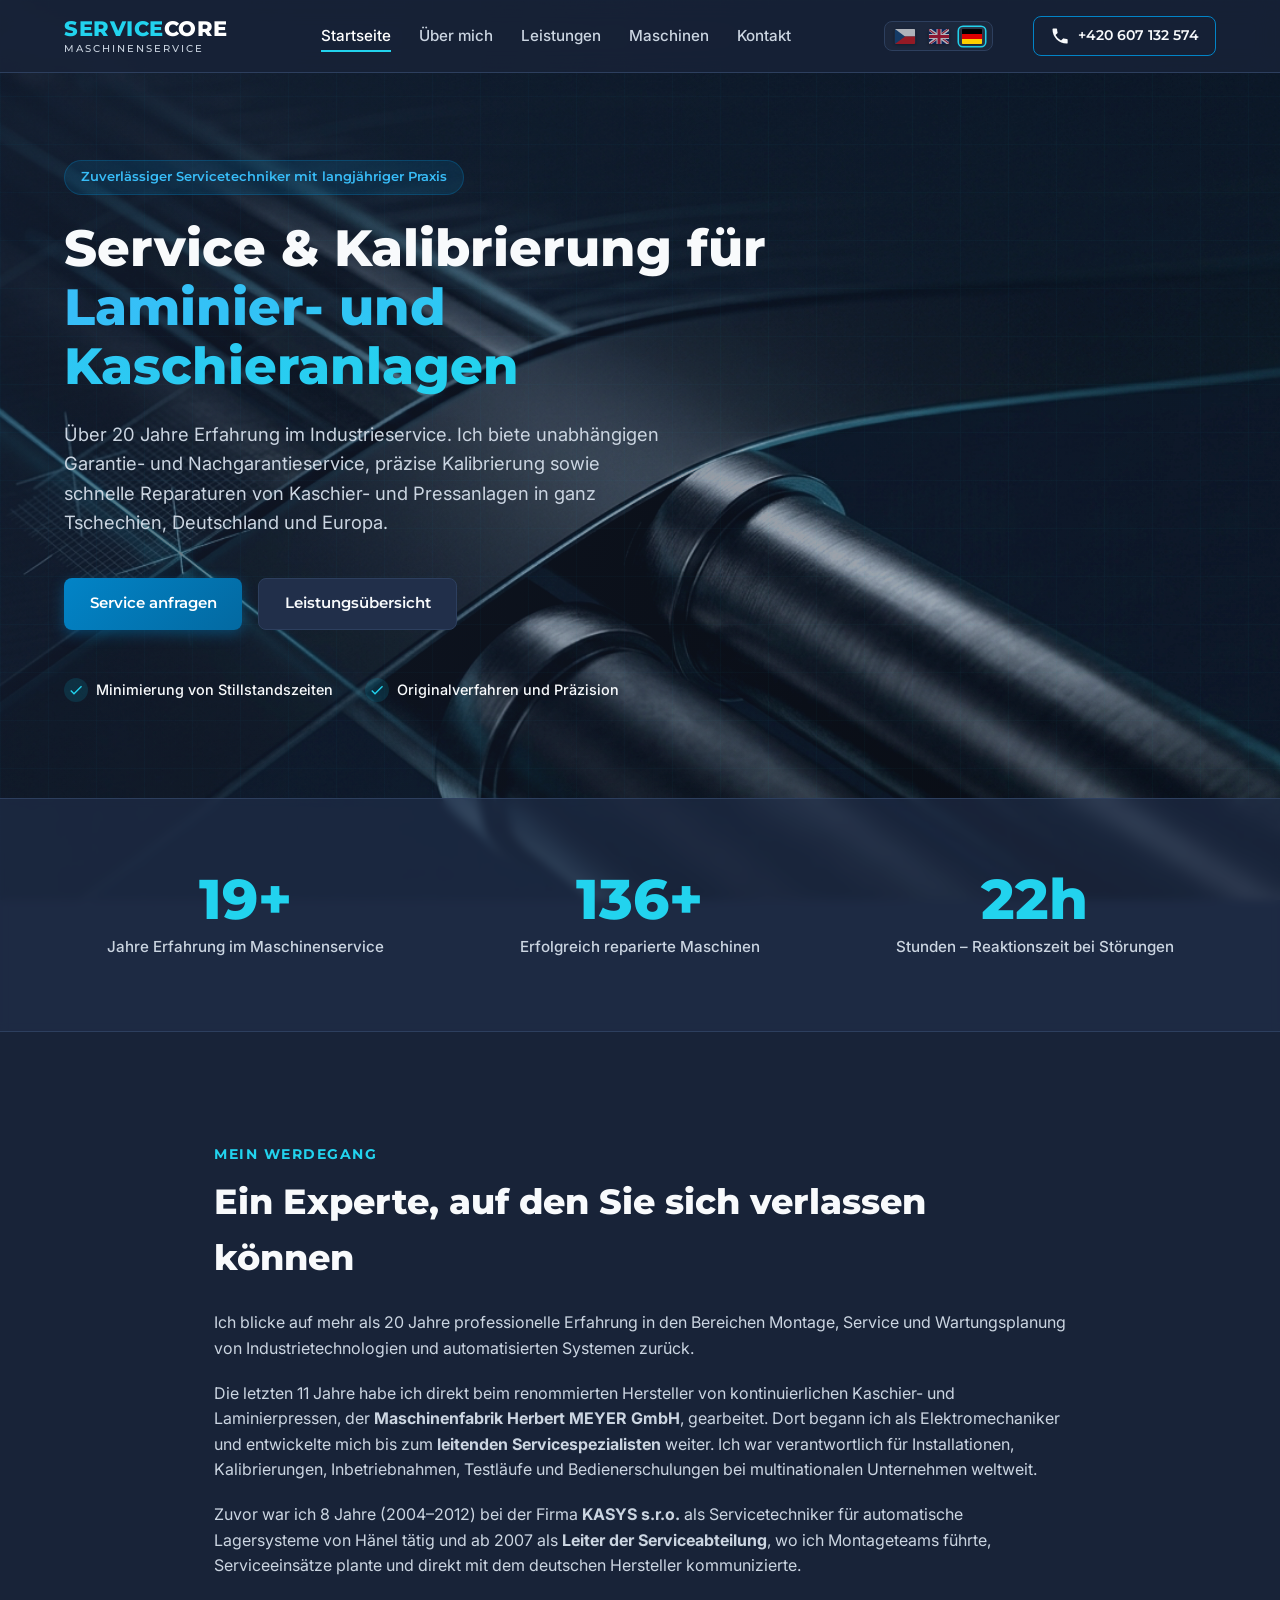
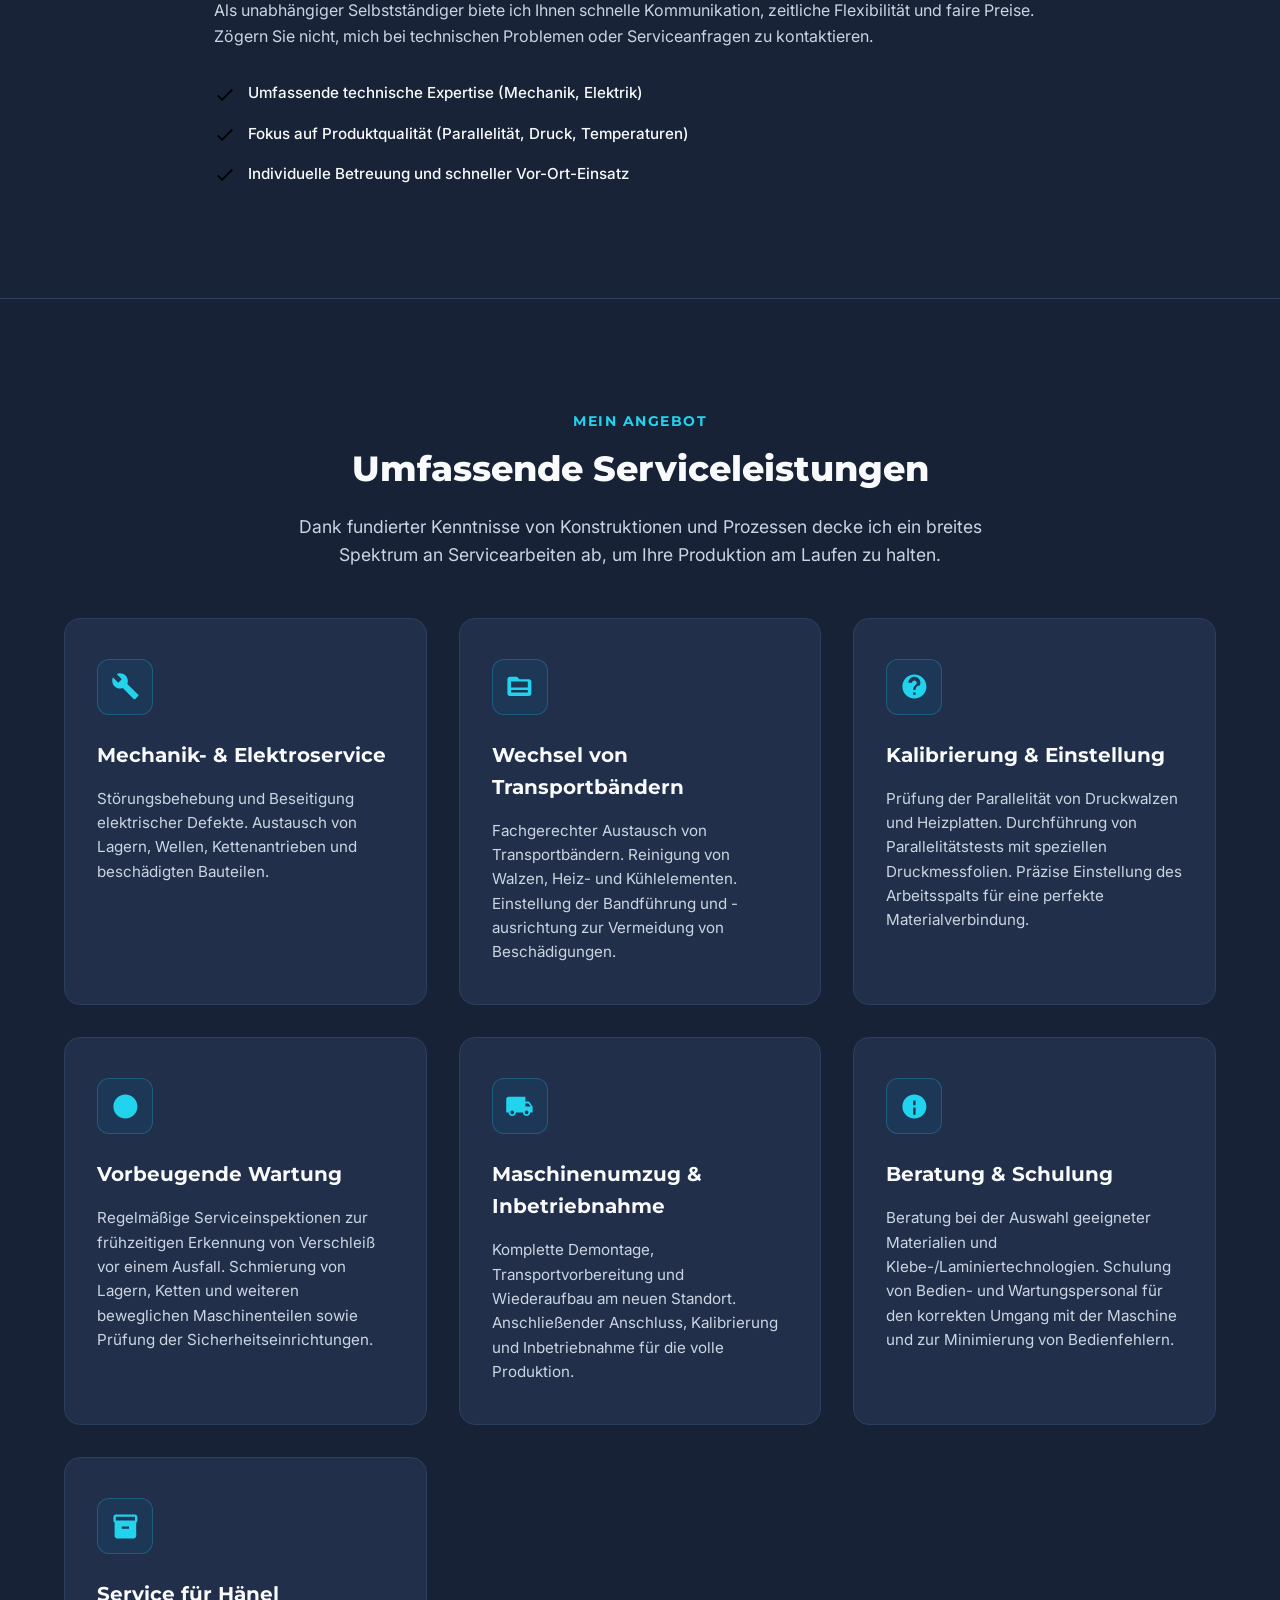
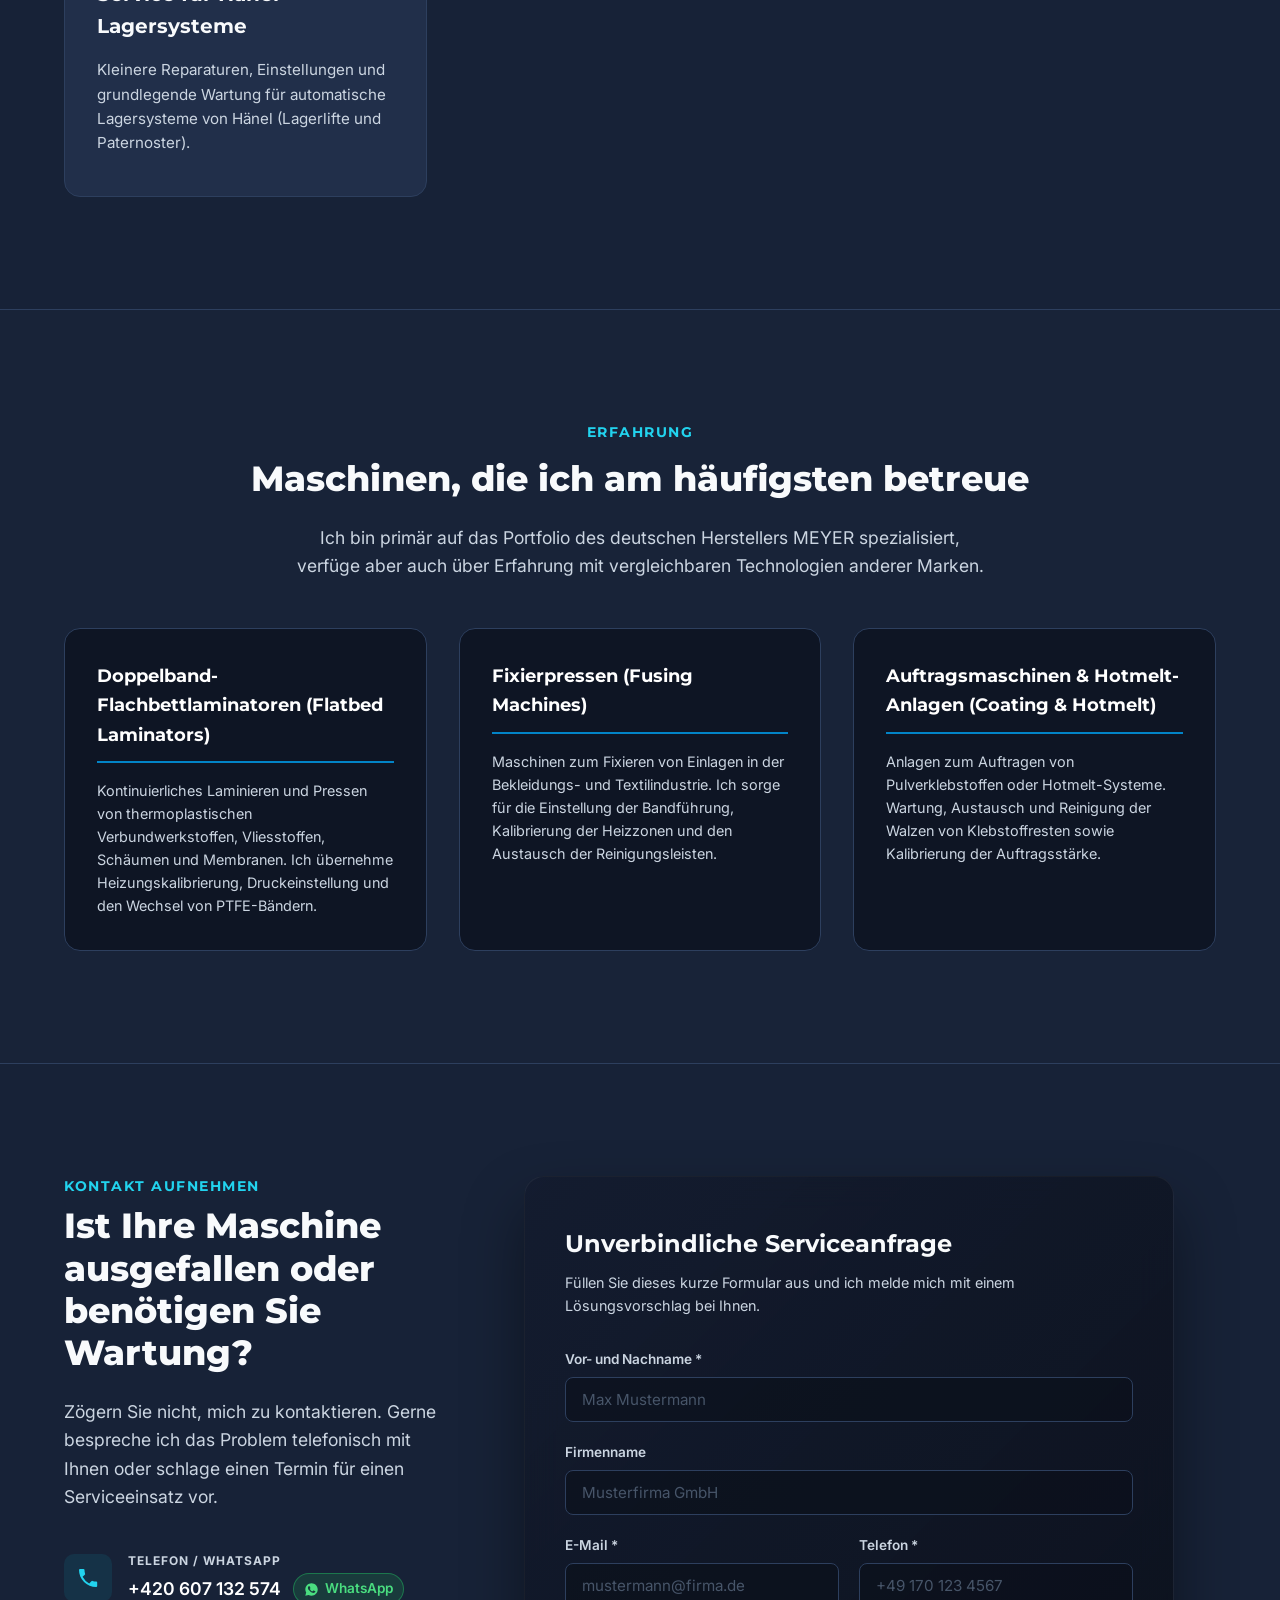
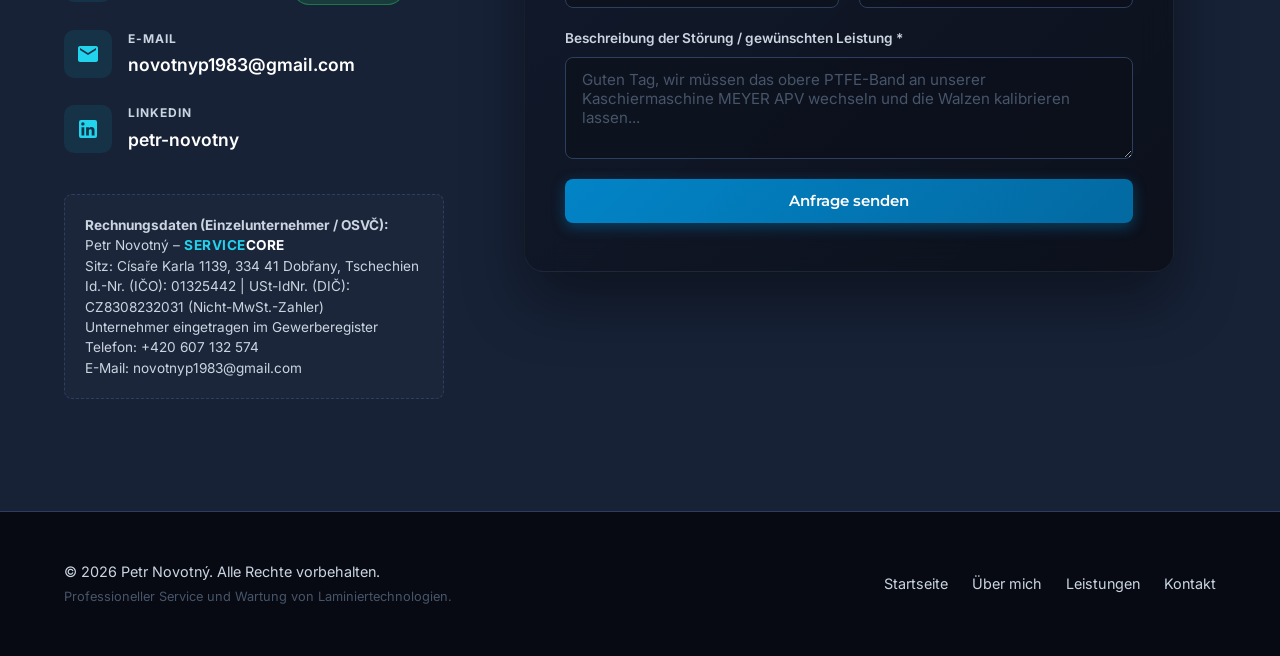
==== index_de.html @ b9ef277f "Servicecore web: DE verze, vlajecky, nove pozadi, odstraneni fotek, SEO, IČO/DIČ" ====
<!DOCTYPE html>
<html lang="de"><head>
    <meta charset="UTF-8">
    <meta name="viewport" content="width=device-width, initial-scale=1.0">
    
    <!-- SEO Meta Tags -->
    <title>Servicecore | Service für MEYER Laminiermaschinen &amp; Hänel Lagersysteme – Petr Novotný</title>
    <meta name="description" content="Unabhängiger Service, Reparatur und Kalibrierung von MEYER Laminier- und Kaschiermaschinen (APV, KRF, RPS, AHV) sowie Wartung von Hänel Lagersystemen. 11 Jahre direkt bei MEYER, über 20 Jahre Erfahrung europaweit.">
    <meta name="keywords" content="MEYER Laminiermaschinen Service, MEYER Kaschiermaschinen Reparatur, MEYER APV KRF RPS Service, Hänel Lagersysteme Reparatur, Hänel Lean-Lift Service, PTFE-Bandwechsel, Walzenkalibrierung, Petr Novotný, Servicecore">
    <meta name="robots" content="index, follow">
    <meta name="author" content="Petr Novotný">
    <link rel="canonical" href="https://petrnovotny.stelab.cz/index_de.html">
    
    <!-- Hreflang Tags for SEO -->
    <link rel="alternate" hreflang="cs" href="https://petrnovotny.stelab.cz/">
    <link rel="alternate" hreflang="en" href="https://petrnovotny.stelab.cz/index_en.html">
    <link rel="alternate" hreflang="de" href="https://petrnovotny.stelab.cz/index_de.html">
    <link rel="alternate" hreflang="x-default" href="https://petrnovotny.stelab.cz/">

    <!-- Open Graph / Facebook / LinkedIn -->
    <meta property="og:type" content="website">
    <meta property="og:url" content="https://petrnovotny.stelab.cz/index_de.html">
    <meta property="og:title" content="Servicecore | Service für MEYER Laminiermaschinen &amp; Hänel Lagersysteme">
    <meta property="og:description" content="Unabhängiger Service, Kalibrierung und Reparatur von MEYER Laminier- und Kaschieranlagen sowie Hänel Lagersystemen in ganz Europa. 11 Jahre Erfahrung direkt bei MEYER.">
    <meta property="og:image" content="https://petrnovotny.stelab.cz/images/hero-bg.jpg">
    
    <!-- Twitter -->
    <meta property="twitter:card" content="summary_large_image">
    <meta property="twitter:url" content="https://petrnovotny.stelab.cz/index_de.html">
    <meta property="twitter:title" content="Servicecore | Service für MEYER Laminiermaschinen &amp; Hänel Lagersysteme">
    <meta property="twitter:description" content="Professioneller Service von MEYER Laminiermaschinen und Hänel Lagersystemen. Über 20 Jahre Erfahrung im Industrieservice.">
    <meta property="twitter:image" content="https://petrnovotny.stelab.cz/images/hero-bg.jpg">

    <!-- Fonts -->
    <link rel="preconnect" href="https://fonts.googleapis.com">
    <link rel="preconnect" href="https://fonts.gstatic.com" crossorigin="">
    <link href="https://fonts.googleapis.com/css2?family=Inter:wght@300;400;500;600;700;800&amp;family=Montserrat:wght@400;500;600;700;800&amp;display=swap" rel="stylesheet">
    
    <!-- Custom CSS -->
    <link rel="stylesheet" href="style.css">

    <!-- Structured Data (JSON-LD) for Local Business/Service -->
    <script type="application/ld+json">
    {
      "@context": "https://schema.org",
      "@type": "ProfessionalService",
      "name": "Servicecore – Service für MEYER Laminiermaschinen & Hänel Lagersysteme (Petr Novotný)",
      "image": "https://petrnovotny.stelab.cz/images/hero-bg.jpg",
      "@id": "https://petrnovotny.stelab.cz/index_de.html#service",
      "url": "https://petrnovotny.stelab.cz/index_de.html",
      "telephone": "+420 607 132 574",
      "email": "novotnyp1983@gmail.com",
      "address": {
        "@type": "PostalAddress",
        "streetAddress": "Císaře Karla 1139",
        "addressLocality": "Dobřany",
        "postalCode": "334 41",
        "addressCountry": "CZ"
      },
      "geo": {
        "@type": "GeoCoordinates",
        "latitude": 49.6542,
        "longitude": 13.2917
      },
      "knowsAbout": [
        "MEYER Laminiermaschinen Service",
        "MEYER Kaschier- und Fixierpressen",
        "PTFE-Transportbandwechsel",
        "Walzenkalibrierung und Parallelitätsprüfung",
        "Hänel Lagersysteme Reparatur",
        "Hänel Lean-Lift und Rotomat Wartung"
      ],
      "openingHoursSpecification": {
        "@type": "OpeningHoursSpecification",
        "dayOfWeek": [
          "Monday",
          "Tuesday",
          "Wednesday",
          "Thursday",
          "Friday"
        ],
        "opens": "08:00",
        "closes": "17:00"
      },
      "areaServed": ["CZ", "SK", "DE", "AT", "PL"],
      "sameAs": "https://www.linkedin.com/in/novotny-petr/"
    }
    </script>
    <!-- Microsoft Clarity Tracking Code -->
    <script type="text/javascript">
        (function(c,l,a,r,i,t,y){
            c[a]=c[a]||function(){(c[a].q=c[a].q||[]).push(arguments)};
            t=l.createElement(r);t.async=1;t.src="https://www.clarity.ms/tag/"+i;
            y=l.getElementsByTagName(r)[0];y.parentNode.insertBefore(t,y);
        })(window, document, "clarity", "script", "xpdzv85aie");
    </script>
</head>
<body>

    <!-- Header & Navigation -->
    <header class="header">
        <div class="container nav-container">
            <a href="#home" class="logo">
                <span class="logo-accent">SERVICE</span>CORE
                <span class="logo-sub">Maschinenservice</span>
            </a>
            
            <nav class="nav-menu" id="navMenu">
                <a href="#home" class="nav-link active">Startseite</a>
                <a href="#about" class="nav-link">Über mich</a>
                <a href="#services" class="nav-link">Leistungen</a>
                <a href="#machines" class="nav-link">Maschinen</a>
                <a href="#contact" class="nav-link">Kontakt</a>
                <div class="nav-cta-mobile">
                    <a href="tel:+420607132574" class="btn btn-primary btn-sm">Service anrufen</a>
                </div>
            </nav>
            
            <div class="header-right">
                <!-- Language Switcher -->
                <div class="lang-switcher" aria-label="Sprachauswahl">
                    <a href="index.html" class="lang-link" title="Čeština" aria-label="Čeština">
                        <svg class="lang-flag" viewBox="0 0 640 480" aria-hidden="true"><path fill="#fff" d="M0 0h640v240H0z"/><path fill="#d7141a" d="M0 240h640v240H0z"/><path fill="#11457e" d="M320 240L0 0v480z"/></svg>
                    </a>
                    <a href="index_en.html" class="lang-link" title="English" aria-label="English">
                        <svg class="lang-flag" viewBox="0 0 640 480" aria-hidden="true"><path fill="#012169" d="M0 0h640v480H0z"/><path fill="#FFF" d="m75 0 244 181L562 0h78v62L400 241l240 178v61h-80L320 301 81 480H0v-60l239-178L0 64V0z"/><path fill="#C8102E" d="m424 281 216 159v40L369 281zm-184 20 6 35L54 480H0zM640 0v3L391 191l2-44L590 0zM0 0l239 176h-60L0 42z"/><path fill="#FFF" d="M241 0v480h160V0zM0 160v160h640V160z"/><path fill="#C8102E" d="M0 193v96h640v-96zM273 0v480h96V0z"/></svg>
                    </a>
                    <span class="lang-current" title="Deutsch" aria-current="page">
                        <svg class="lang-flag" viewBox="0 0 640 480" aria-hidden="true"><path fill="#000" d="M0 0h640v160H0z"/><path fill="#D00" d="M0 160h640v160H0z"/><path fill="#FFCE00" d="M0 320h640v160H0z"/></svg>
                    </span>
                </div>
                
                <a href="tel:+420607132574" class="btn btn-outline btn-sm cta-desktop">
                    <svg class="icon icon-phone" viewBox="0 0 24 24"><path d="M6.62 10.79a15.15 15.15 0 0 0 6.59 6.59l2.2-2.2a1 1 0 0 1 1.11-.27 11.72 11.72 0 0 0 3.67.58 1 1 0 0 1 1 1V20a1 1 0 0 1-1 1A17 17 0 0 1 3 4a1 1 0 0 1 1-1h3.5a1 1 0 0 1 1 1 11.72 11.72 0 0 0 .58 3.67 1 1 0 0 1-.27 1.11z"></path></svg>
                    +420 607 132 574
                </a>
                <button class="menu-toggle" id="menuToggle" aria-label="Menü öffnen">
                    <span class="hamburger"></span>
                </button>
            </div>
        </div>
    </header>

    <main>
        <!-- Hero Section -->
        <section id="home" class="hero-section">
            <div class="container hero-container">
                <div class="hero-content">
                    <div class="badge" data-edit-id="hero-badge">Zuverlässiger Servicetechniker mit langjähriger Praxis</div>
                    <h1><span data-edit-id="hero-title-1">Service &amp; Kalibrierung für</span> <br><span class="text-gradient" data-edit-id="hero-title-2">Laminier- und Kaschieranlagen</span></h1>
                    <p class="hero-lead" data-edit-id="hero-lead">Über 20 Jahre Erfahrung im Industrieservice. Ich biete unabhängigen Garantie- und Nachgarantieservice, präzise Kalibrierung sowie schnelle Reparaturen von Kaschier- und Pressanlagen in ganz Tschechien, Deutschland und Europa.</p>
                    
                    <div class="hero-actions">
                        <a href="#contact" class="btn btn-primary">Service anfragen</a>
                        <a href="#services" class="btn btn-secondary">Leistungsübersicht</a>
                    </div>
                    
                    <div class="hero-features">
                        <div class="h-feat-item">
                            <span class="h-feat-icon">
                                <svg viewBox="0 0 24 24"><path d="M9 16.17 4.83 12l-1.42 1.41L9 19 21 7l-1.41-1.41z"></path></svg>
                            </span>
                            <span data-edit-id="hero-feature-1">Minimierung von Stillstandszeiten</span>
                        </div>
                        <div class="h-feat-item">
                            <span class="h-feat-icon">
                                <svg viewBox="0 0 24 24"><path d="M9 16.17 4.83 12l-1.42 1.41L9 19 21 7l-1.41-1.41z"></path></svg>
                            </span>
                            <span data-edit-id="hero-feature-2">Originalverfahren und Präzision</span>
                        </div>
                    </div>
                </div>
            </div>
        </section>

        <!-- Stats Section -->
        <section class="stats-section">
            <div class="container">
                <div class="stats-grid">
                    <div class="stat-card">
                        <div class="stat-num" data-target="20" data-edit-id="stat-num-1">0</div>
                        <div class="stat-label" data-edit-id="stat-label-1">Jahre Erfahrung im Maschinenservice</div>
                    </div>
                    <div class="stat-card">
                        <div class="stat-num" data-target="150" data-edit-id="stat-num-2">0</div>
                        <div class="stat-label" data-edit-id="stat-label-2">Erfolgreich reparierte Maschinen</div>
                    </div>
                    <div class="stat-card">
                        <div class="stat-num" data-target="24" data-edit-id="stat-num-3">0</div>
                        <div class="stat-label" data-edit-id="stat-label-3">Stunden – Reaktionszeit bei Störungen</div>
                    </div>
                </div>
            </div>
        </section>

        <!-- About Section (Über mich) -->
        <section id="about" class="about-section">
            <div class="container about-container">
                <div class="about-content">
                    <div class="section-badge" data-edit-id="about-badge">Mein Werdegang</div>
                    <h2 data-edit-id="about-title">Ein Experte, auf den Sie sich verlassen können</h2>
                    <p data-edit-id="about-p1">Ich blicke auf mehr als 20 Jahre professionelle Erfahrung in den Bereichen Montage, Service und Wartungsplanung von Industrietechnologien und automatisierten Systemen zurück.</p>
                    
                    <p data-edit-id="about-p2">Die letzten 11 Jahre habe ich direkt beim renommierten Hersteller von kontinuierlichen Kaschier- und Laminierpressen, der <strong>Maschinenfabrik Herbert MEYER GmbH</strong>, gearbeitet. Dort begann ich als Elektromechaniker und entwickelte mich bis zum <strong>leitenden Servicespezialisten</strong> weiter. Ich war verantwortlich für Installationen, Kalibrierungen, Inbetriebnahmen, Testläufe und Bedienerschulungen bei multinationalen Unternehmen weltweit.</p>
                    
                    <p data-edit-id="about-p3">Zuvor war ich 8 Jahre (2004–2012) bei der Firma <strong>KASYS s.r.o.</strong> als Servicetechniker für automatische Lagersysteme von Hänel tätig und ab 2007 als <strong>Leiter der Serviceabteilung</strong>, wo ich Montageteams führte, Serviceeinsätze plante und direkt mit dem deutschen Hersteller kommunizierte.</p>
                    
                    <p data-edit-id="about-p4">Als unabhängiger Selbstständiger biete ich Ihnen schnelle Kommunikation, zeitliche Flexibilität und faire Preise. Zögern Sie nicht, mich bei technischen Problemen oder Serviceanfragen zu kontaktieren.</p>
                    
                    <div class="about-checklist">
                        <div class="check-item">
                            <svg class="check-icon" viewBox="0 0 24 24"><path d="M9 16.17 4.83 12l-1.42 1.41L9 19 21 7l-1.41-1.41z"></path></svg>
                            <span data-edit-id="about-check-1">Umfassende technische Expertise (Mechanik, Elektrik)</span>
                        </div>
                        <div class="check-item">
                            <svg class="check-icon" viewBox="0 0 24 24"><path d="M9 16.17 4.83 12l-1.42 1.41L9 19 21 7l-1.41-1.41z"></path></svg>
                            <span data-edit-id="about-check-2">Fokus auf Produktqualität (Parallelität, Druck, Temperaturen)</span>
                        </div>
                        <div class="check-item">
                            <svg class="check-icon" viewBox="0 0 24 24"><path d="M9 16.17 4.83 12l-1.42 1.41L9 19 21 7l-1.41-1.41z"></path></svg>
                            <span data-edit-id="about-check-3">Individuelle Betreuung und schneller Vor-Ort-Einsatz</span>
                        </div>
                    </div>
                </div>
            </div>
        </section>

        <!-- Services Section -->
        <section id="services" class="services-section">
            <div class="container">
                <div class="section-header text-center">
                    <div class="section-badge" data-edit-id="services-badge">Mein Angebot</div>
                    <h2 data-edit-id="services-title">Umfassende Serviceleistungen</h2>
                    <p class="section-lead" data-edit-id="services-lead">Dank fundierter Kenntnisse von Konstruktionen und Prozessen decke ich ein breites Spektrum an Servicearbeiten ab, um Ihre Produktion am Laufen zu halten.</p>
                </div>
                
                <div class="services-grid">
                    <!-- Service 1 -->
                    <div class="service-card">
                        <div class="service-icon">
                            <svg viewBox="0 0 24 24"><path d="M22.7 19l-9.1-9.1c.9-2.3.4-5-1.5-6.9-2-2-5-2.4-7.4-1.3L9 6 6 9 1.6 4.3C.5 6.7.9 9.8 2.9 11.8c1.9 1.9 4.6 2.4 6.9 1.5l9.1 9.1c.4.4 1 .4 1.4 0l2.3-2.3c.5-.4.5-1.1.1-1.1z"></path></svg>
                        </div>
                        <h3 data-edit-id="service-title-1">Mechanik- &amp; Elektroservice</h3>
                        <p data-edit-id="service-desc-1">Störungsbehebung und Beseitigung elektrischer Defekte. Austausch von Lagern, Wellen, Kettenantrieben und beschädigten Bauteilen.</p>
                    </div>
                    
                    <!-- Service 2 -->
                    <div class="service-card">
                        <div class="service-icon">
                            <svg viewBox="0 0 24 24"><path d="M20 6h-8l-2-2H4c-1.11 0-1.99.89-1.99 2L2 18c0 1.11.89 2 2 2h16c1.11 0 2-.89 2-2V8c0-1.11-.89-2-2-2zm-1 11H5v-2h14v2zm0-4H5V8h14v5z"></path></svg>
                        </div>
                        <h3 data-edit-id="service-title-2">Wechsel von Transportbändern</h3>
                        <p data-edit-id="service-desc-2">Fachgerechter Austausch von Transportbändern. Reinigung von Walzen, Heiz- und Kühlelementen. Einstellung der Bandführung und -ausrichtung zur Vermeidung von Beschädigungen.</p>
                    </div>
                    
                    <!-- Service 3 -->
                    <div class="service-card">
                        <div class="service-icon">
                            <svg viewBox="0 0 24 24"><path d="M12 2C6.48 2 2 6.48 2 12s4.48 10 10 10 10-4.48 10-10S17.52 2 12 2zm1 17h-2v-2h2v2zm2.07-7.75l-.9.92C13.45 12.9 13 13.5 13 15h-2v-.5c0-1.1.45-2.1 1.17-2.83l1.24-1.26c.37-.36.59-.86.59-1.41 0-1.1-.9-2-2-2s-2 .9-2 2H7c0-2.76 2.24-5 5-5s5 2.24 5 5c0 1.04-.42 1.99-1.07 2.75z"></path></svg>
                        </div>
                        <h3 data-edit-id="service-title-3">Kalibrierung &amp; Einstellung</h3>
                        <p data-edit-id="service-desc-3">Prüfung der Parallelität von Druckwalzen und Heizplatten. Durchführung von Parallelitätstests mit speziellen Druckmessfolien. Präzise Einstellung des Arbeitsspalts für eine perfekte Materialverbindung.</p>
                    </div>
                    
                    <!-- Service 4 -->
                    <div class="service-card">
                        <div class="service-icon">
                            <svg viewBox="0 0 24 24"><path d="M12 22c5.52 0 10-4.48 10-10S17.52 2 12 2 2 6.48 2 12s4.48 10 10 10zm1-15h-2v6h6v-2h-4V7z"></path></svg>
                        </div>
                        <h3 data-edit-id="service-title-4">Vorbeugende Wartung</h3>
                        <p data-edit-id="service-desc-4">Regelmäßige Serviceinspektionen zur frühzeitigen Erkennung von Verschleiß vor einem Ausfall. Schmierung von Lagern, Ketten und weiteren beweglichen Maschinenteilen sowie Prüfung der Sicherheitseinrichtungen.</p>
                    </div>
                    
                    <!-- Service 5 -->
                    <div class="service-card">
                        <div class="service-icon">
                            <svg viewBox="0 0 24 24"><path d="M20 8h-3V4H3c-1.1 0-2 .9-2 2v11h2c0 1.66 1.34 3 3 3s3-1.34 3-3h6c0 1.66 1.34 3 3 3s3-1.34 3-3h2v-5l-3-4zM6 18.5c-.83 0-1.5-.67-1.5-1.5s.67-1.5 1.5-1.5 1.5.67 1.5 1.5-.67 1.5-1.5 1.5zm13.5-9l1.96 2.5H17V9.5h2.5zm-1.5 9c-.83 0-1.5-.67-1.5-1.5s.67-1.5 1.5-1.5 1.5.67 1.5 1.5-.67 1.5-1.5 1.5z"></path></svg>
                        </div>
                        <h3 data-edit-id="service-title-5">Maschinenumzug &amp; Inbetriebnahme</h3>
                        <p data-edit-id="service-desc-5">Komplette Demontage, Transportvorbereitung und Wiederaufbau am neuen Standort. Anschließender Anschluss, Kalibrierung und Inbetriebnahme für die volle Produktion.</p>
                    </div>
                    
                    <!-- Service 6 -->
                    <div class="service-card">
                        <div class="service-icon">
                            <svg viewBox="0 0 24 24"><path d="M12 2C6.48 2 2 6.48 2 12s4.48 10 10 10 10-4.48 10-10S17.52 2 12 2zm1 17h-2v-6h2v6zm0-8h-2V7h2v2z"></path></svg>
                        </div>
                        <h3 data-edit-id="service-title-6">Beratung &amp; Schulung</h3>
                        <p data-edit-id="service-desc-6">Beratung bei der Auswahl geeigneter Materialien und Klebe-/Laminiertechnologien. Schulung von Bedien- und Wartungspersonal für den korrekten Umgang mit der Maschine und zur Minimierung von Bedienfehlern.</p>
                    </div>

                    <!-- Service 7 -->
                    <div class="service-card">
                        <div class="service-icon">
                            <svg viewBox="0 0 24 24"><path d="M20 2H4c-1 0-2 .9-2 2v3.01c0 .72.43 1.34 1 1.69V20c0 1.1 1.1 2 2 2h14c.9 0 2-.9 2-2V8.7c.57-.35 1-.97 1-1.69V4c0-1.1-1-2-2-2zm-5 12H9v-2h6v2zm5-7H4V4h16v3z"></path></svg>
                        </div>
                        <h3 data-edit-id="service-title-7">Service für Hänel Lagersysteme</h3>
                        <p data-edit-id="service-desc-7">Kleinere Reparaturen, Einstellungen und grundlegende Wartung für automatische Lagersysteme von Hänel (Lagerlifte und Paternoster).</p>
                    </div>
                </div>
            </div>
        </section>

        <!-- Serviced Machines Section -->
        <section id="machines" class="machines-section">
            <div class="container">
                <div class="section-header text-center">
                    <div class="section-badge" data-edit-id="machines-badge">Erfahrung</div>
                    <h2 data-edit-id="machines-title">Maschinen, die ich am häufigsten betreue</h2>
                    <p class="section-lead" data-edit-id="machines-lead">Ich bin primär auf das Portfolio des deutschen Herstellers MEYER spezialisiert, verfüge aber auch über Erfahrung mit vergleichbaren Technologien anderer Marken.</p>
                </div>
                
                <div class="machines-grid">
                    <div class="machine-type-card">
                        <h4 data-edit-id="machine-title-1">Doppelband-Flachbettlaminatoren (Flatbed Laminators)</h4>
                        <p data-edit-id="machine-desc-1">Kontinuierliches Laminieren und Pressen von thermoplastischen Verbundwerkstoffen, Vliesstoffen, Schäumen und Membranen. Ich übernehme Heizungskalibrierung, Druckeinstellung und den Wechsel von PTFE-Bändern.</p>
                    </div>
                    <div class="machine-type-card">
                        <h4 data-edit-id="machine-title-2">Fixierpressen (Fusing Machines)</h4>
                        <p data-edit-id="machine-desc-2">Maschinen zum Fixieren von Einlagen in der Bekleidungs- und Textilindustrie. Ich sorge für die Einstellung der Bandführung, Kalibrierung der Heizzonen und den Austausch der Reinigungsleisten.</p>
                    </div>
                    <div class="machine-type-card">
                        <h4 data-edit-id="machine-title-3">Auftragsmaschinen &amp; Hotmelt-Anlagen (Coating &amp; Hotmelt)</h4>
                        <p data-edit-id="machine-desc-3">Anlagen zum Auftragen von Pulverklebstoffen oder Hotmelt-Systeme. Wartung, Austausch und Reinigung der Walzen von Klebstoffresten sowie Kalibrierung der Auftragsstärke.</p>
                    </div>
                </div>
            </div>
        </section>

        <!-- Contact Section -->
        <section id="contact" class="contact-section">
            <div class="container contact-container">
                <div class="contact-info">
                    <div class="section-badge" data-edit-id="contact-badge">Kontakt aufnehmen</div>
                    <h2 data-edit-id="contact-title">Ist Ihre Maschine ausgefallen oder benötigen Sie Wartung?</h2>
                    <p class="contact-lead" data-edit-id="contact-lead">Zögern Sie nicht, mich zu kontaktieren. Gerne bespreche ich das Problem telefonisch mit Ihnen oder schlage einen Termin für einen Serviceeinsatz vor.</p>
                    
                    <div class="contact-details">
                        <div class="contact-item">
                            <div class="c-icon-wrapper">
                                <svg viewBox="0 0 24 24"><path d="M6.62 10.79a15.15 15.15 0 0 0 6.59 6.59l2.2-2.2a1 1 0 0 1 1.11-.27 11.72 11.72 0 0 0 3.67.58 1 1 0 0 1 1 1V20a1 1 0 0 1-1 1A17 17 0 0 1 3 4a1 1 0 0 1 1-1h3.5a1 1 0 0 1 1 1 11.72 11.72 0 0 0 .58 3.67 1 1 0 0 1-.27 1.11z"></path></svg>
                            </div>
                            <div>
                                <h5>Telefon / WhatsApp</h5>
                                <div class="contact-phone-row">
                                    <a href="tel:+420607132574" class="contact-link" data-edit-id="contact-phone">+420 607 132 574</a>
                                    <a href="https://wa.me/420607132574" target="_blank" rel="noopener noreferrer" class="whatsapp-badge" aria-label="Auf WhatsApp schreiben">
                                        <svg viewBox="0 0 24 24"><path d="M12.04 2C6.58 2 2.13 6.45 2.13 11.91c0 1.75.46 3.45 1.32 4.95L2.05 22l5.25-1.38c1.45.79 3.08 1.21 4.74 1.21 5.46 0 9.91-4.45 9.91-9.91C21.95 6.45 17.5 2 12.04 2zm5.79 14.12c-.24.68-1.41 1.3-1.95 1.38-.5.07-1.13.1-1.82-.12-.42-.13-.96-.31-1.65-.61-2.9-1.25-4.79-4.18-4.94-4.37-.14-.19-1.18-1.57-1.18-3 0-1.43.75-2.13 1.01-2.42.27-.29.58-.36.77-.36.19 0 .39 0 .56.01.18.01.42-.07.66.5.24.58.82 2 .89 2.15.07.15.12.32.02.51-.1.19-.15.32-.29.49-.15.17-.31.38-.44.51-.15.14-.3.3-.13.59.17.29.76 1.25 1.63 2.03 1.12 1 2.07 1.31 2.36 1.46.29.14.46.12.63-.07.17-.19.73-.85.92-1.14.19-.29.39-.24.66-.14.27.1 1.7.8 1.99.95.29.14.48.22.55.34.07.12.07.7-.17 1.38z"/></svg>
                                        WhatsApp
                                    </a>
                                </div>
                            </div>
                        </div>
                        
                        <div class="contact-item">
                            <div class="c-icon-wrapper">
                                <svg viewBox="0 0 24 24"><path d="M20 4H4c-1.1 0-1.99.9-1.99 2L2 18c0 1.1.9 2 2 2h16c1.1 0 2-.9 2-2V6c0-1.1-.9-2-2-2zm0 4l-8 5-8-5V6l8 5 8-5v2z"></path></svg>
                            </div>
                            <div>
                                <h5>E-Mail</h5>
                                <a href="mailto:novotnyp1983@gmail.com" class="contact-link" data-edit-id="contact-email">novotnyp1983@gmail.com</a>
                            </div>
                        </div>
                        
                        <div class="contact-item">
                            <div class="c-icon-wrapper">
                                <svg viewBox="0 0 24 24"><path d="M19 3a2 2 0 0 1 2 2v14a2 2 0 0 1-2 2H5a2 2 0 0 1-2-2V5a2 2 0 0 1 2-2h14m-.5 15.5v-5.3a3.26 3.26 0 0 0-3.26-3.26c-.85 0-1.84.52-2.32 1.3v-1.11h-2.79v8.37h2.79v-4.93c0-.77.62-1.4 1.39-1.4a1.4 1.4 0 0 1 1.4 1.4v4.93h2.79M6.88 8.56a1.68 1.68 0 0 0 1.68-1.68c0-.93-.75-1.69-1.68-1.69a1.69 1.69 0 0 0-1.69 1.69c0 .93.76 1.68 1.69 1.68m1.39 9.94v-8.37H5.5v8.37h2.77z"></path></svg>
                            </div>
                            <div>
                                <h5>LinkedIn</h5>
                                <a href="https://www.linkedin.com/in/novotny-petr/" target="_blank" rel="noopener noreferrer" class="contact-link" data-edit-id="contact-linkedin">petr-novotny</a>
                            </div>
                        </div>
                    </div>
                    
                    <div class="billing-info">
                        <p data-edit-id="contact-billing-info"><strong>Rechnungsdaten (Einzelunternehmer / OSVČ):</strong><br>
                        Petr Novotný – <strong style="letter-spacing: 0.5px;"><span class="logo-accent">SERVICE</span><span style="color: #fff;">CORE</span></strong><br>
                        Sitz: Císaře Karla 1139, 334 41 Dobřany, Tschechien<br>
                        Id.-Nr. (IČO): 01325442 | USt-IdNr. (DIČ): CZ8308232031 (Nicht-MwSt.-Zahler)<br>
                        Unternehmer eingetragen im Gewerberegister<br>
                        Telefon: +420 607 132 574<br>
                        E-Mail: novotnyp1983@gmail.com</p>
                    </div>
                </div>
                
                <div class="contact-form-wrapper">
                    <!-- Contact Form Card -->
                    <div class="contact-card-form">
                        <h3>Unverbindliche Serviceanfrage</h3>
                        <p class="form-desc">Füllen Sie dieses kurze Formular aus und ich melde mich mit einem Lösungsvorschlag bei Ihnen.</p>
                        
                        <!-- Form submits to Web3Forms -->
                        <form id="contactForm" action="https://api.web3forms.com/submit" method="POST">
                            <!-- Web3Forms Access Key -->
                            <input type="hidden" name="access_key" value="d9a4da5c-e0f5-42fb-bac7-27ce6bb5f1d4">
                            <input type="hidden" name="subject" value="Neue Serviceanfrage von petrnovotny.stelab.cz (DE)">
                            <input type="checkbox" name="botcheck" class="hidden-field" style="display: none;">

                            <div class="form-group">
                                <label for="name">Vor- und Nachname *</label>
                                <input type="text" id="name" name="name" required="" placeholder="Max Mustermann">
                            </div>
                            
                            <div class="form-group">
                                <label for="company">Firmenname</label>
                                <input type="text" id="company" name="company" placeholder="Musterfirma GmbH">
                            </div>
                            
                            <div class="form-row">
                                <div class="form-group">
                                    <label for="email">E-Mail *</label>
                                    <input type="email" id="email" name="email" required="" placeholder="mustermann@firma.de">
                                </div>
                                <div class="form-group">
                                    <label for="phone">Telefon *</label>
                                    <input type="tel" id="phone" name="phone" required="" placeholder="+49 170 123 4567">
                                </div>
                            </div>
                            
                            <div class="form-group">
                                <label for="message">Beschreibung der Störung / gewünschten Leistung *</label>
                                <textarea id="message" name="message" required="" rows="4" placeholder="Guten Tag, wir müssen das obere PTFE-Band an unserer Kaschiermaschine MEYER APV wechseln und die Walzen kalibrieren lassen..."></textarea>
                            </div>
                            
                            <button type="submit" class="btn btn-primary btn-block" id="submitBtn">
                                <span>Anfrage senden</span>
                            </button>
                            
                            <div id="formStatus" class="form-status"></div>
                        </form>
                    </div>
                </div>
            </div>
        </section>
    </main>

    <!-- Footer -->
    <footer class="footer">
        <div class="container footer-container">
            <div class="footer-left">
                <p data-edit-id="footer-copy">© 2026 Petr Novotný. Alle Rechte vorbehalten.</p>
                <p class="footer-sub" data-edit-id="footer-sub">Professioneller Service und Wartung von Laminiertechnologien.</p>
            </div>
            <div class="footer-right">
                <a href="#home">Startseite</a>
                <a href="#about">Über mich</a>
                <a href="#services">Leistungen</a>
                <a href="#contact">Kontakt</a>
            </div>
        </div>
    </footer>

    <!-- JS Scripts -->
    <script src="images.js"></script>
    <script src="script.js"></script>
    <!-- Admin editor script (loads only if ?edit=1 or ?edit=true is in URL) -->
    <script>
      if (new URLSearchParams(window.location.search).has('edit')) {
        const adminScript = document.createElement('script');
        adminScript.src = 'admin.js';
        adminScript.defer = true;
        document.body.appendChild(adminScript);
        
        const adminLink = document.createElement('link');
        adminLink.rel = 'stylesheet';
        adminLink.href = 'admin.css';
        document.head.appendChild(adminLink);
      }
    </script>


</body></html>
---- style.css ----
/* Premium Design System for Petr Novotny Website */

/* Reset & Variables */
:root {
    --color-bg-dark: #182338;
    --color-bg-card: #212f4a;
    --color-bg-nav: rgba(24, 35, 56, 0.85);
    --color-text-main: #f8fafc;
    --color-text-muted: #cbd5e1;
    --color-primary: #0284c7;
    --color-primary-hover: #0369a1;
    --color-accent: #22d3ee;
    --color-accent-rgb: 34, 211, 238;
    --color-border: #2d3f5e;
    --color-border-glow: rgba(34, 211, 238, 0.25);
    
    --font-sans: 'Inter', sans-serif;
    --font-heading: 'Montserrat', sans-serif;
    
    --transition-fast: 0.2s ease;
    --transition-medium: 0.4s cubic-bezier(0.16, 1, 0.3, 1);
    
    --max-width: 1200px;
}

* {
    margin: 0;
    padding: 0;
    box-sizing: border-box;
}

html {
    scroll-behavior: smooth;
    font-size: 16px;
    background-color: var(--color-bg-dark);
    color: var(--color-text-main);
    font-family: var(--font-sans);
    overflow-x: clip;
}

body {
    overflow-x: hidden;
    line-height: 1.6;
    position: relative;
}

body::before {
    content: "";
    position: fixed;
    inset: 0;
    background-image: url('images/hero-bg.jpg');
    background-size: cover;
    background-position: center;
    background-repeat: no-repeat;
    filter: brightness(1.35) contrast(1.05);
    z-index: -2;
}

body::after {
    content: "";
    position: fixed;
    inset: 0;
    background:
        linear-gradient(rgba(6, 182, 212, 0.03) 1px, transparent 1px),
        linear-gradient(90deg, rgba(6, 182, 212, 0.03) 1px, transparent 1px),
        linear-gradient(100deg, rgba(24, 35, 56, 0.68) 0%, rgba(24, 35, 56, 0.45) 55%, rgba(24, 35, 56, 0.35) 100%);
    background-size: 48px 48px, 48px 48px, 100% 100%;
    z-index: -1;
}

/* Layout Utilities */
.container {
    width: 100%;
    max-width: var(--max-width);
    margin: 0 auto;
    padding: 0 1.5rem;
}

.text-center { text-align: center; }
.text-gradient {
    background: linear-gradient(135deg, #38bdf8 0%, var(--color-accent) 100%);
    -webkit-background-clip: text;
    -webkit-text-fill-color: transparent;
}

/* Icons */
.icon {
    width: 1.25rem;
    height: 1.25rem;
    fill: currentColor;
    display: inline-block;
    vertical-align: middle;
}

/* Buttons */
.btn {
    display: inline-flex;
    align-items: center;
    justify-content: center;
    gap: 0.5rem;
    white-space: nowrap;
    font-family: var(--font-heading);
    font-weight: 600;
    padding: 0.8rem 1.6rem;
    border-radius: 8px;
    border: none;
    cursor: pointer;
    text-decoration: none;
    transition: var(--transition-fast);
    font-size: 0.95rem;
}

.btn-sm {
    padding: 0.5rem 1rem;
    font-size: 0.85rem;
}

.btn-primary {
    background: linear-gradient(135deg, var(--color-primary) 0%, #0369a1 100%);
    color: #fff;
    box-shadow: 0 4px 14px rgba(2, 132, 199, 0.4);
}

.btn-primary:hover {
    transform: translateY(-2px);
    box-shadow: 0 6px 20px rgba(2, 132, 199, 0.6);
}

.btn-secondary {
    background-color: var(--color-bg-card);
    color: var(--color-text-main);
    border: 1px solid var(--color-border);
}

.btn-secondary:hover {
    background-color: #1e293b;
    border-color: var(--color-text-muted);
}

.btn-outline {
    background-color: transparent;
    color: var(--color-text-main);
    border: 1.5px solid var(--color-primary);
}

.btn-outline:hover {
    background-color: var(--color-primary);
    color: #fff;
}

.btn-block {
    width: 100%;
}

/* Header & Navbar */
.header {
    position: fixed;
    top: 0;
    left: 0;
    width: 100%;
    z-index: 1000;
    background-color: var(--color-bg-nav);
    backdrop-filter: blur(12px);
    -webkit-backdrop-filter: blur(12px);
    border-bottom: 1px solid var(--color-border);
    transition: var(--transition-fast);
}

.nav-container {
    height: 4.5rem;
    display: flex;
    align-items: center;
    justify-content: space-between;
}

.logo {
    display: block;
    white-space: nowrap;
    text-decoration: none;
    color: #fff;
    font-family: var(--font-heading);
    font-weight: 800;
    font-size: 1.3rem;
    letter-spacing: 0.5px;
    line-height: 1.1;
}

.logo-accent {
    color: var(--color-accent);
}

.logo-sub {
    display: block;
    margin-top: 2px;
    font-size: 0.65rem;
    font-weight: 500;
    text-transform: uppercase;
    letter-spacing: 2px;
    color: var(--color-text-muted);
}

.nav-menu {
    display: flex;
    align-items: center;
    gap: 1.75rem;
}

.nav-cta-mobile {
    display: none;
}

.nav-link {
    white-space: nowrap;
    text-decoration: none;
    color: var(--color-text-muted);
    font-weight: 500;
    font-size: 0.95rem;
    transition: var(--transition-fast);
    position: relative;
    padding: 0.25rem 0;
}

.nav-link:hover, .nav-link.active {
    color: #fff;
}

.nav-link::after {
    content: '';
    position: absolute;
    bottom: 0;
    left: 0;
    width: 0;
    height: 2px;
    background-color: var(--color-accent);
    transition: var(--transition-fast);
}

.nav-link:hover::after, .nav-link.active::after {
    width: 100%;
}

.header-right {
    display: flex;
    align-items: center;
    gap: 1rem;
}

.menu-toggle {
    display: none;
    background: none;
    border: none;
    cursor: pointer;
    padding: 0.5rem;
    z-index: 1100;
}

.hamburger {
    display: block;
    width: 24px;
    height: 2px;
    background-color: var(--color-text-main);
    position: relative;
    transition: var(--transition-fast);
}

.hamburger::before, .hamburger::after {
    content: '';
    position: absolute;
    width: 24px;
    height: 2px;
    background-color: var(--color-text-main);
    transition: var(--transition-fast);
}

.hamburger::before { top: -6px; }
.hamburger::after { bottom: -6px; }

/* Hero Section */
.hero-section {
    padding: 10rem 0 6rem 0;
    position: relative;
    overflow: hidden;
}

.hero-container {
    position: relative;
    z-index: 1;
    display: grid;
    grid-template-columns: 1fr;
    gap: 2rem;
    align-items: center;
}

.hero-content {
    display: flex;
    flex-direction: column;
    align-items: flex-start;
    max-width: 760px;
}

.badge {
    background-color: rgba(2, 132, 199, 0.15);
    border: 1px solid rgba(2, 132, 199, 0.3);
    color: #38bdf8;
    padding: 0.4rem 1rem;
    border-radius: 50px;
    font-size: 0.8rem;
    font-weight: 600;
    margin-bottom: 1.5rem;
    font-family: var(--font-heading);
}

.hero-content h1 {
    font-family: var(--font-heading);
    font-size: 3.2rem;
    font-weight: 800;
    line-height: 1.15;
    margin-bottom: 1.5rem;
}

.hero-lead {
    font-size: 1.15rem;
    color: var(--color-text-muted);
    margin-bottom: 2.5rem;
    max-width: 600px;
}

.hero-actions {
    display: flex;
    gap: 1rem;
    margin-bottom: 3rem;
}

.hero-features {
    display: flex;
    gap: 2rem;
}

.h-feat-item {
    display: flex;
    align-items: center;
    gap: 0.5rem;
    font-size: 0.9rem;
    font-weight: 500;
    color: var(--color-text-main);
}

.h-feat-icon {
    width: 1.5rem;
    height: 1.5rem;
    border-radius: 50%;
    background-color: rgba(6, 182, 212, 0.15);
    display: flex;
    align-items: center;
    justify-content: center;
    color: var(--color-accent);
}

.h-feat-icon svg {
    width: 1rem;
    height: 1rem;
    fill: currentColor;
}

.hero-image-wrapper {
    position: relative;
    display: flex;
    justify-content: center;
}

.glow-bg {
    position: absolute;
    width: 120%;
    height: 120%;
    background: radial-gradient(circle, rgba(6, 182, 212, 0.15) 0%, rgba(2, 132, 199, 0.05) 50%, transparent 70%);
    top: -10%;
    left: -10%;
    z-index: 1;
    pointer-events: none;
}

.hero-image-card {
    position: relative;
    z-index: 2;
    border-radius: 20px;
    background: linear-gradient(145deg, #131b2e, #0b0f19);
    border: 1px solid var(--color-border);
    padding: 1rem;
    box-shadow: 0 20px 40px rgba(0, 0, 0, 0.3);
    max-width: 250px;
}

.hero-photo {
    width: 100%;
    height: auto;
    display: block;
    border-radius: 12px;
}

/* Stats Section */
.stats-section {
    padding: 3rem 0;
    background-color: rgba(33, 47, 74, 0.65);
    backdrop-filter: blur(4px);
    -webkit-backdrop-filter: blur(4px);
    border-top: 1px solid var(--color-border);
    border-bottom: 1px solid var(--color-border);
}

.stats-grid {
    display: grid;
    grid-template-columns: repeat(3, 1fr);
    gap: 2rem;
    text-align: center;
}

.stat-card {
    padding: 1.5rem;
    transition: var(--transition-fast);
}

.stat-card:hover {
    transform: translateY(-5px);
}

.stat-num {
    font-family: var(--font-heading);
    font-size: 3.5rem;
    font-weight: 800;
    color: var(--color-accent);
    line-height: 1;
    margin-bottom: 0.5rem;
}

.stat-num::after {
    content: '+';
}

.stat-card:last-child .stat-num::after {
    content: 'h';
}

.stat-label {
    font-size: 0.95rem;
    color: var(--color-text-muted);
    font-weight: 500;
}

/* Common Section Headers */
.section-badge {
    color: var(--color-accent);
    font-family: var(--font-heading);
    font-weight: 700;
    font-size: 0.85rem;
    text-transform: uppercase;
    letter-spacing: 1.5px;
    margin-bottom: 0.5rem;
}

.section-header h2 {
    font-family: var(--font-heading);
    font-size: 2.2rem;
    font-weight: 800;
    margin-bottom: 1rem;
}

.section-lead {
    font-size: 1.1rem;
    color: var(--color-text-muted);
    max-width: 700px;
    margin: 0 auto 3rem auto;
}

/* About Section */
.about-section {
    padding: 7rem 0;
}

.about-container {
    display: grid;
    grid-template-columns: 1fr;
    max-width: 900px;
    gap: 2rem;
    align-items: center;
}

.about-image-wrapper {
    display: flex;
    justify-content: center;
}

.about-image-card {
    border-radius: 20px;
    background: linear-gradient(145deg, #131b2e, #0b0f19);
    border: 1px solid var(--color-border);
    padding: 0.8rem;
    box-shadow: 0 20px 40px rgba(0,0,0,0.2);
    max-width: 500px;
}

.about-photo {
    width: 100%;
    height: auto;
    display: block;
    border-radius: 12px;
}

.about-content h2 {
    font-family: var(--font-heading);
    font-size: 2.2rem;
    font-weight: 800;
    margin-bottom: 1.5rem;
}

.about-content p {
    color: var(--color-text-muted);
    margin-bottom: 1.2rem;
}

.about-checklist {
    margin-top: 2rem;
    display: flex;
    flex-direction: column;
    gap: 1rem;
}

.check-item {
    display: flex;
    align-items: flex-start;
    gap: 0.75rem;
}

.check-icon {
    width: 1.35rem;
    height: 1.35rem;
    color: var(--color-accent);
    flex-shrink: 0;
    margin-top: 0.15rem;
}

.check-item span {
    font-weight: 500;
    color: var(--color-text-main);
    font-size: 0.95rem;
}

/* Services Section */
.services-section {
    padding: 7rem 0;
    background-color: rgba(24, 35, 56, 0.55);
    border-top: 1px solid var(--color-border);
    border-bottom: 1px solid var(--color-border);
}

.services-grid {
    display: grid;
    grid-template-columns: repeat(auto-fit, minmax(320px, 1fr));
    gap: 2rem;
}

.service-card {
    position: relative;
    z-index: 1;
    background-color: var(--color-bg-card);
    border: 1px solid var(--color-border);
    border-radius: 16px;
    padding: 2.5rem 2rem;
    transition: var(--transition-medium);
    transform-origin: center center;
}

.service-card:hover {
    z-index: 20;
    transform: scale(1.32) translateY(-4px);
    border-color: var(--color-accent);
    background-color: #243452;
    box-shadow: 0 20px 50px rgba(0, 0, 0, 0.55), 0 0 25px rgba(2, 132, 199, 0.35);
}

.service-icon {
    width: 3.5rem;
    height: 3.5rem;
    border-radius: 12px;
    background-color: rgba(2, 132, 199, 0.1);
    border: 1px solid var(--color-border-glow);
    display: flex;
    align-items: center;
    justify-content: center;
    color: var(--color-accent);
    margin-bottom: 1.5rem;
}

.service-icon svg {
    width: 1.8rem;
    height: 1.8rem;
    fill: currentColor;
}

.service-card h3 {
    font-family: var(--font-heading);
    font-size: 1.25rem;
    font-weight: 700;
    margin-bottom: 1rem;
}

.service-card p {
    color: var(--color-text-muted);
    font-size: 0.95rem;
    line-height: 1.6;
}

/* Machines Section */
.machines-section {
    padding: 7rem 0;
}

.machines-grid {
    display: grid;
    grid-template-columns: repeat(3, 1fr);
    gap: 2rem;
    margin-top: 3rem;
}

.machine-type-card {
    position: relative;
    z-index: 1;
    background-color: rgba(13, 19, 34, 0.85);
    border: 1px solid var(--color-border);
    border-radius: 16px;
    padding: 2rem;
    transition: var(--transition-medium);
    transform-origin: center center;
}

.machine-type-card:hover {
    z-index: 20;
    transform: scale(1.32) translateY(-4px);
    border-color: var(--color-accent);
    background-color: #243452;
    box-shadow: 0 20px 50px rgba(0, 0, 0, 0.55), 0 0 25px rgba(2, 132, 199, 0.35);
}

.machine-type-card h4 {
    font-family: var(--font-heading);
    font-size: 1.15rem;
    font-weight: 700;
    color: #fff;
    margin-bottom: 1rem;
    padding-bottom: 0.75rem;
    border-bottom: 2px solid var(--color-primary);
}

.machine-type-card p {
    color: var(--color-text-muted);
    font-size: 0.9rem;
    line-height: 1.6;
}

/* Contact Section */
.contact-section {
    padding: 7rem 0;
    background-color: rgba(24, 35, 56, 0.55);
    border-top: 1px solid var(--color-border);
}

.contact-container {
    display: grid;
    grid-template-columns: 0.9fr 1.1fr;
    gap: 5rem;
    align-items: start;
}

.contact-info h2 {
    font-family: var(--font-heading);
    font-size: 2.2rem;
    font-weight: 800;
    margin-bottom: 1.5rem;
    line-height: 1.2;
}

.contact-lead {
    color: var(--color-text-muted);
    font-size: 1.1rem;
    margin-bottom: 2.5rem;
}

.contact-details {
    display: flex;
    flex-direction: column;
    gap: 1.5rem;
    margin-bottom: 2.5rem;
}

.contact-item {
    display: flex;
    align-items: center;
    gap: 1rem;
}

.c-icon-wrapper {
    width: 3rem;
    height: 3rem;
    border-radius: 10px;
    background-color: rgba(6, 182, 212, 0.1);
    display: flex;
    align-items: center;
    justify-content: center;
    color: var(--color-accent);
}

.c-icon-wrapper svg {
    width: 1.5rem;
    height: 1.5rem;
    fill: currentColor;
}

.contact-item h5 {
    font-size: 0.75rem;
    text-transform: uppercase;
    letter-spacing: 1px;
    color: var(--color-text-muted);
    margin-bottom: 0.2rem;
}

.contact-link {
    color: #fff;
    text-decoration: none;
    font-size: 1.1rem;
    font-weight: 600;
    transition: var(--transition-fast);
}

.contact-link:hover {
    color: var(--color-accent);
}

.billing-info {
    background-color: rgba(255, 255, 255, 0.02);
    border: 1px dashed var(--color-border);
    border-radius: 8px;
    padding: 1.25rem;
    font-size: 0.85rem;
    color: var(--color-text-muted);
    line-height: 1.5;
}

/* Glassmorphic Contact Form */
.contact-form-wrapper {
    position: relative;
}

.contact-card-form {
    background: linear-gradient(135deg, rgba(19, 27, 46, 0.8) 0%, rgba(11, 15, 25, 0.9) 100%);
    backdrop-filter: blur(16px);
    -webkit-backdrop-filter: blur(16px);
    border: 1px solid rgba(255, 255, 255, 0.05);
    border-radius: 20px;
    padding: 3rem 2.5rem;
    box-shadow: 0 30px 60px rgba(0,0,0,0.4);
}

.contact-card-form h3 {
    font-family: var(--font-heading);
    font-size: 1.5rem;
    font-weight: 700;
    margin-bottom: 0.5rem;
}

.form-desc {
    color: var(--color-text-muted);
    font-size: 0.9rem;
    margin-bottom: 2rem;
}

.form-group {
    margin-bottom: 1.25rem;
    display: flex;
    flex-direction: column;
    gap: 0.4rem;
}

.form-row {
    display: grid;
    grid-template-columns: 1fr 1fr;
    gap: 1.25rem;
}

.form-group label {
    font-size: 0.85rem;
    font-weight: 600;
    color: #cbd5e1;
}

.form-group input, .form-group textarea {
    background-color: rgba(11, 15, 25, 0.6);
    border: 1px solid var(--color-border);
    border-radius: 8px;
    padding: 0.75rem 1rem;
    color: #fff;
    font-family: var(--font-sans);
    font-size: 0.95rem;
    transition: var(--transition-fast);
}

.form-group input::placeholder, .form-group textarea::placeholder {
    color: #475569;
}

.form-group input:focus, .form-group textarea:focus {
    outline: none;
    border-color: var(--color-primary);
    box-shadow: 0 0 0 3px var(--color-border-glow);
}

.form-status {
    margin-top: 1rem;
    font-size: 0.9rem;
    font-weight: 500;
    border-radius: 6px;
    display: none;
}

.form-status.success {
    display: block;
    padding: 0.75rem;
    background-color: rgba(16, 185, 129, 0.1);
    border: 1px solid rgba(16, 185, 129, 0.3);
    color: #34d399;
}

.form-status.error {
    display: block;
    padding: 0.75rem;
    background-color: rgba(239, 68, 68, 0.1);
    border: 1px solid rgba(239, 68, 68, 0.3);
    color: #f87171;
}

/* Footer */
.footer {
    padding: 3rem 0;
    background-color: #070a12;
    border-top: 1px solid var(--color-border);
}

.footer-container {
    display: flex;
    justify-content: space-between;
    align-items: center;
}

.footer-left p {
    font-size: 0.9rem;
    color: var(--color-text-muted);
}

.footer-sub {
    font-size: 0.8rem !important;
    margin-top: 0.25rem;
    color: #475569 !important;
}

.footer-right {
    display: flex;
    gap: 1.5rem;
}

.footer-right a {
    color: var(--color-text-muted);
    text-decoration: none;
    font-size: 0.9rem;
    transition: var(--transition-fast);
}

.footer-right a:hover {
    color: #fff;
}

/* Responsive Design */

@media (max-width: 1280px) {
    .service-card:hover,
    .machine-type-card:hover {
        transform: scale(1.12) translateY(-4px);
    }
}

@media (max-width: 1024px) {
    .service-card:hover,
    .machine-type-card:hover {
        transform: translateY(-4px);
    }

    .nav-menu {
        gap: 1.1rem;
    }

    .lang-switcher {
        margin-right: 0.75rem;
    }

    .hero-container {
        grid-template-columns: 1fr;
        gap: 3rem;
        text-align: center;
    }
    
    .hero-content {
        align-items: center;
    }
    
    .hero-actions {
        justify-content: center;
    }
    
    .about-container {
        grid-template-columns: 1fr;
        gap: 3rem;
    }
    
    .about-image-wrapper {
        order: 2;
    }
    
    .contact-container {
        grid-template-columns: 1fr;
        gap: 3rem;
    }
    
    .machines-grid {
        grid-template-columns: 1fr;
    }
}

@media (max-width: 900px) {
    .cta-desktop {
        display: none;
    }
}

@media (max-width: 768px) {
    html {
        font-size: 15px;
    }
    
    .hero-content h1 {
        font-size: 2.5rem;
    }
    
    .hero-image-card {
        max-width: 200px;
    }
    
    .menu-toggle {
        display: block;
    }
    
    .cta-desktop {
        display: none;
    }
    
    .nav-menu {
        position: fixed;
        top: 4.5rem;
        left: -100%;
        width: 100%;
        height: calc(100vh - 4.5rem);
        background-color: var(--color-bg-dark);
        flex-direction: column;
        align-items: center;
        justify-content: flex-start;
        padding-top: 3rem;
        gap: 2rem;
        transition: var(--transition-medium);
        z-index: 999;
        border-top: 1px solid var(--color-border);
    }
    
    .nav-menu.open {
        left: 0;
    }
    
    .nav-cta-mobile {
        display: block;
        width: 80%;
        margin-top: 1rem;
    }
    
    .nav-cta-mobile .btn {
        width: 100%;
    }
    
    /* Toggle active state of hamburger */
    .menu-toggle.open .hamburger {
        background-color: transparent;
    }
    
    .menu-toggle.open .hamburger::before {
        transform: rotate(45deg);
        top: 0;
    }
    
    .menu-toggle.open .hamburger::after {
        transform: rotate(-45deg);
        bottom: 0;
    }
    
    .stats-grid {
        grid-template-columns: 1fr;
        gap: 1.5rem;
    }
    
    .form-row {
        grid-template-columns: 1fr;
        gap: 0;
    }
    
    .contact-card-form {
        padding: 2rem 1.5rem;
    }
    
    .footer-container {
        flex-direction: column;
        gap: 1.5rem;
        text-align: center;
    }
}

/* Language Switcher Styling */
.lang-switcher {
    display: inline-flex;
    align-items: center;
    gap: 0.45rem;
    margin-right: 1.5rem;
    padding: 0.3rem 0.45rem;
    background-color: rgba(255, 255, 255, 0.03);
    border: 1px solid var(--color-border);
    border-radius: 8px;
}

.lang-current,
.lang-link {
    display: inline-flex;
    align-items: center;
    justify-content: center;
    padding: 2px;
    border-radius: 4px;
    text-decoration: none;
    transition: var(--transition-fast);
    line-height: 0;
}

.lang-flag {
    width: 22px;
    height: 15px;
    border-radius: 2px;
    display: block;
    box-shadow: 0 1px 3px rgba(0, 0, 0, 0.4);
}

.lang-current {
    box-shadow: 0 0 0 1.5px var(--color-accent);
    background-color: rgba(255, 255, 255, 0.08);
}

.lang-link {
    opacity: 0.65;
}

.lang-link:hover {
    opacity: 1;
    transform: translateY(-1px);
}

@media (max-width: 768px) {
    .lang-switcher {
        margin-right: 0.5rem;
    }
}

/* Phone & WhatsApp Badge */
.contact-phone-row {
    display: flex;
    align-items: center;
    flex-wrap: wrap;
    gap: 0.75rem;
}

.whatsapp-badge {
    display: inline-flex;
    align-items: center;
    gap: 0.35rem;
    padding: 0.25rem 0.65rem;
    border-radius: 999px;
    background-color: rgba(37, 211, 102, 0.14);
    border: 1px solid rgba(37, 211, 102, 0.4);
    color: #4ade80;
    font-size: 0.85rem;
    font-weight: 600;
    text-decoration: none;
    transition: var(--transition-fast);
}

.whatsapp-badge:hover {
    background-color: rgba(37, 211, 102, 0.25);
    border-color: #25d366;
    color: #fff;
    transform: translateY(-1px);
}

.whatsapp-badge svg {
    width: 15px;
    height: 15px;
    fill: currentColor;
}
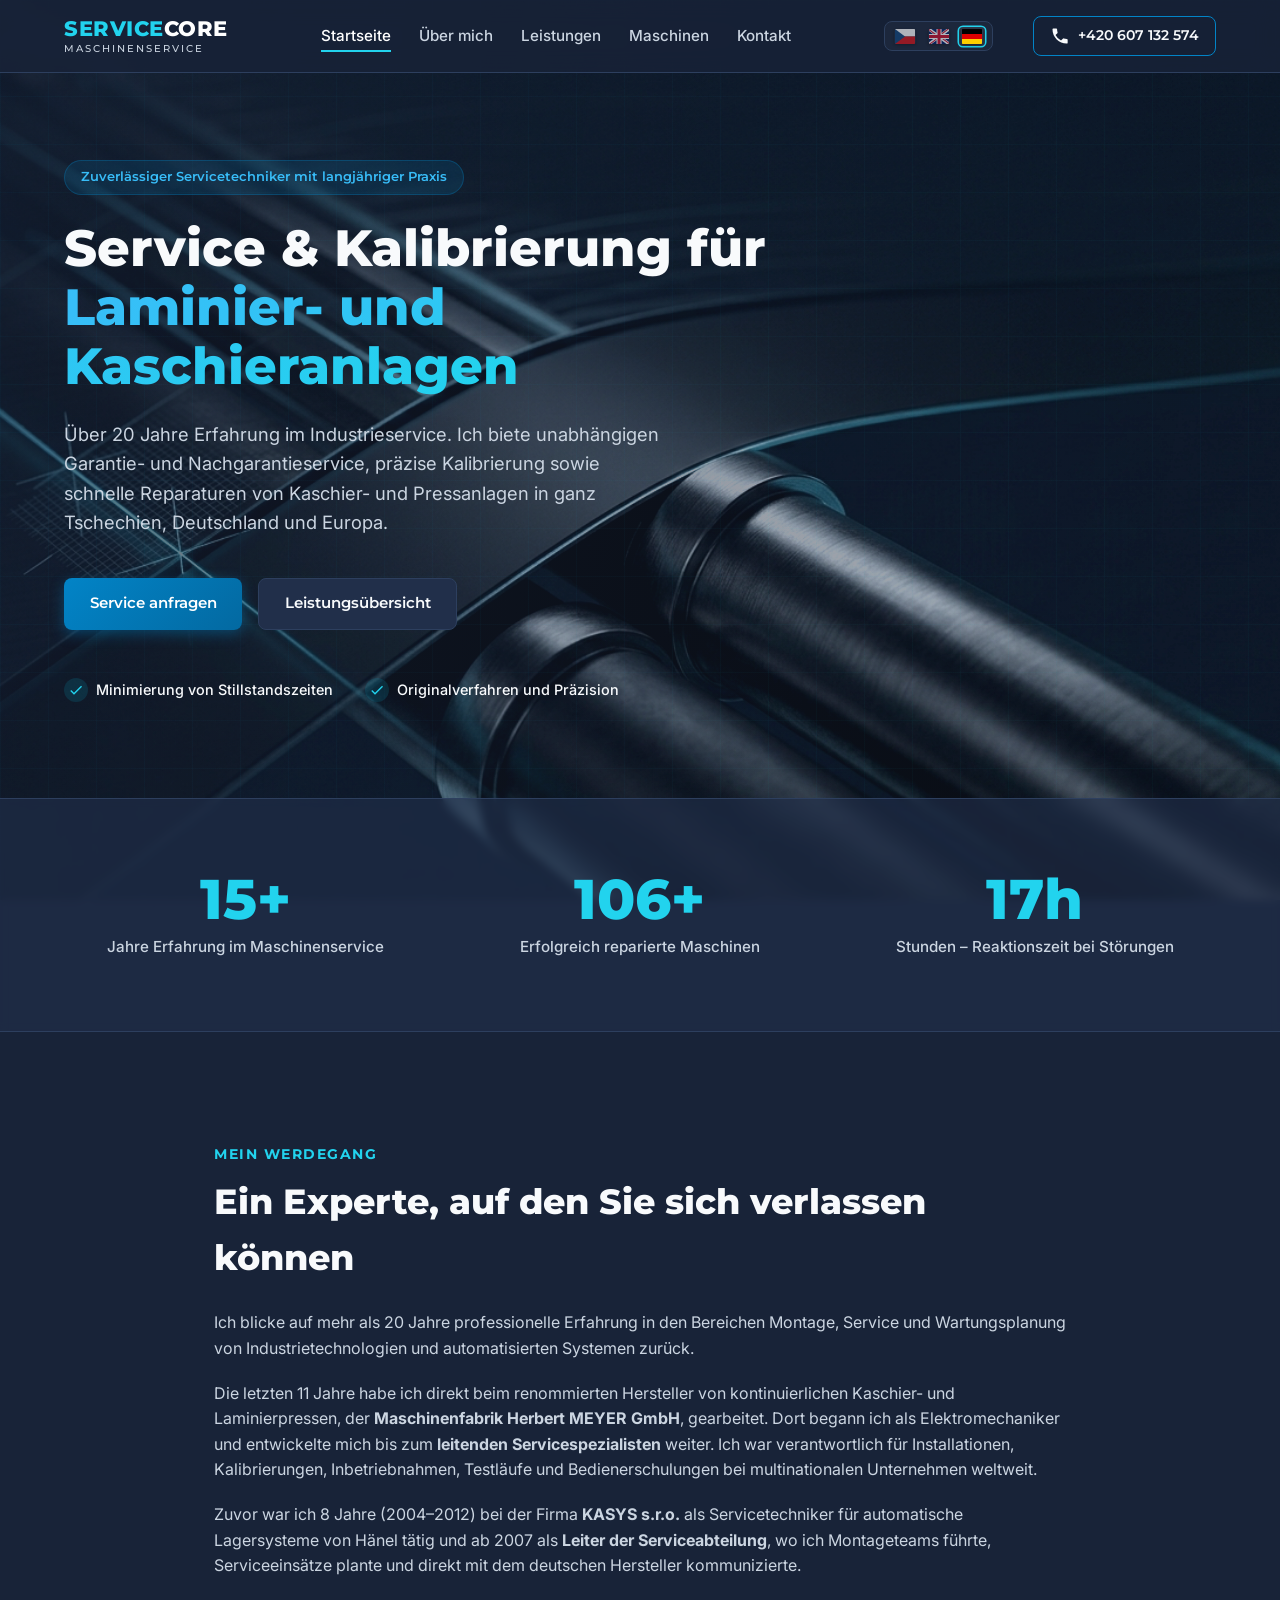
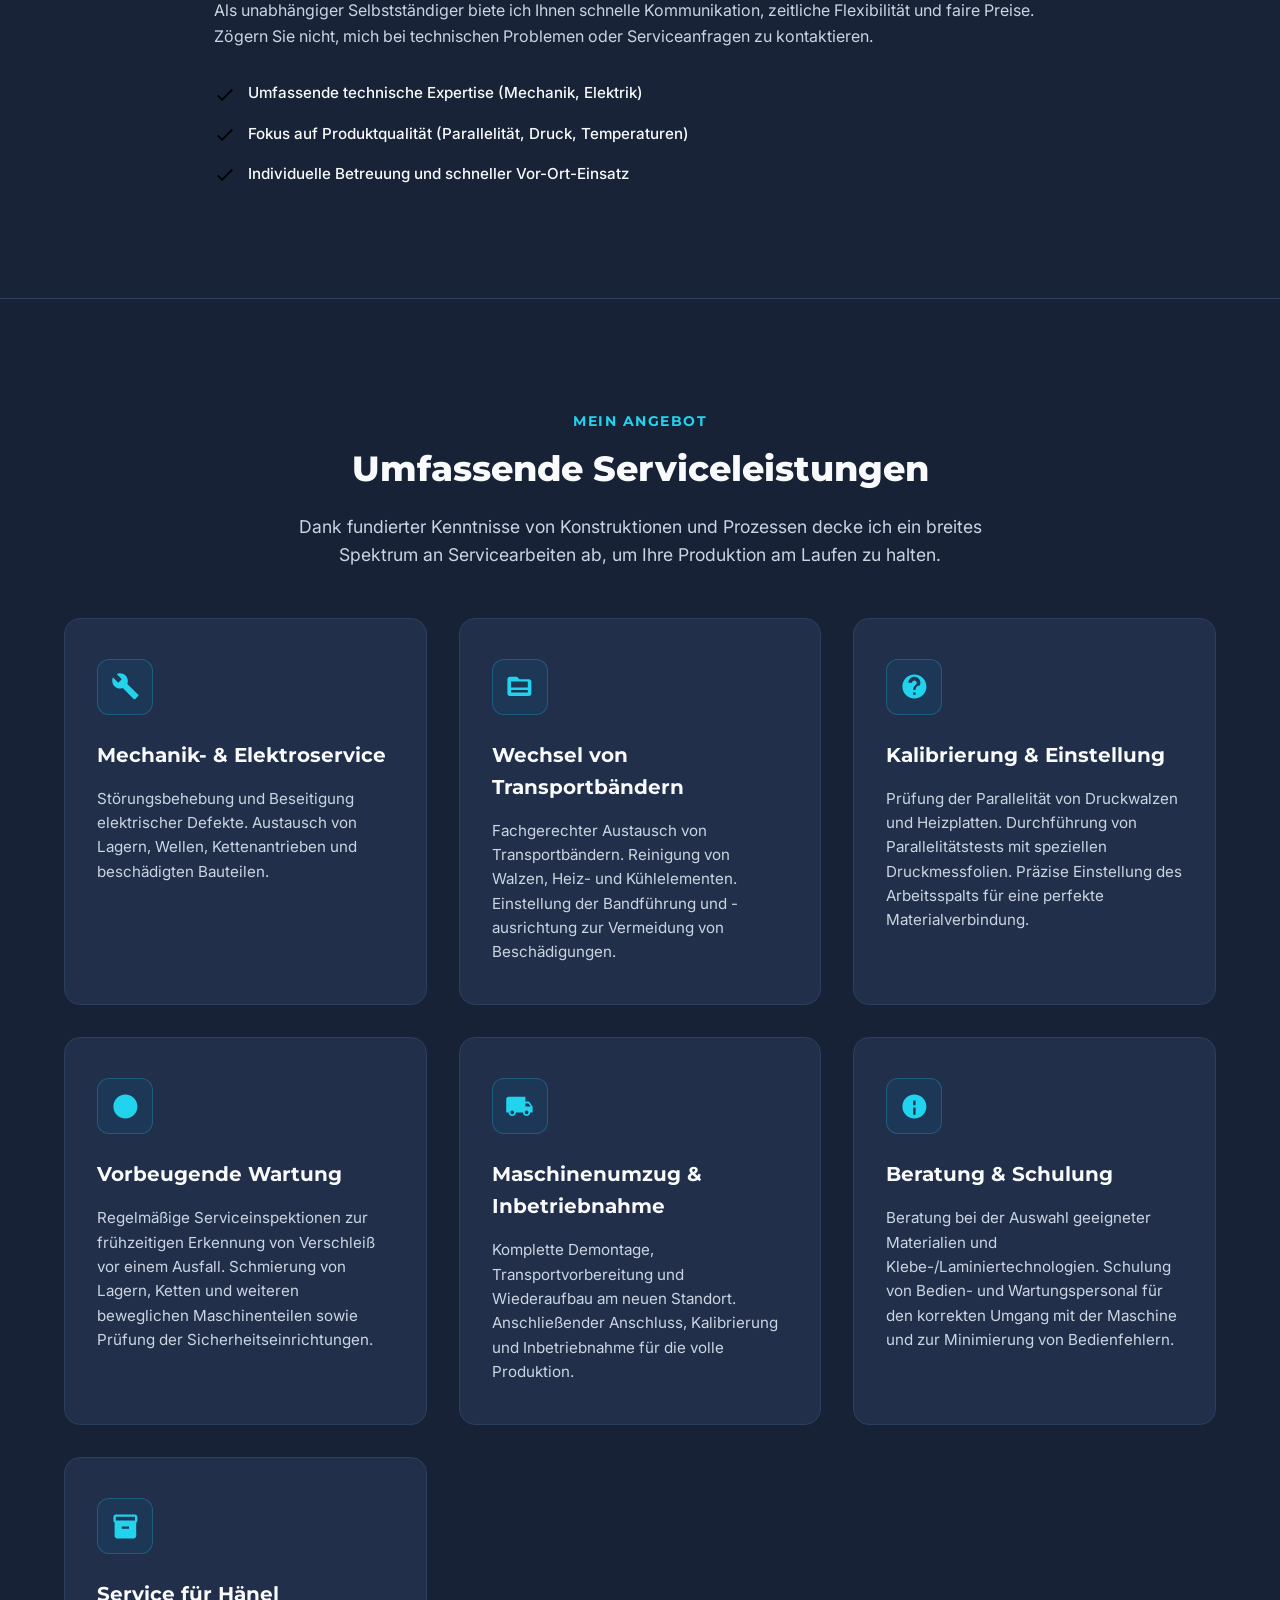
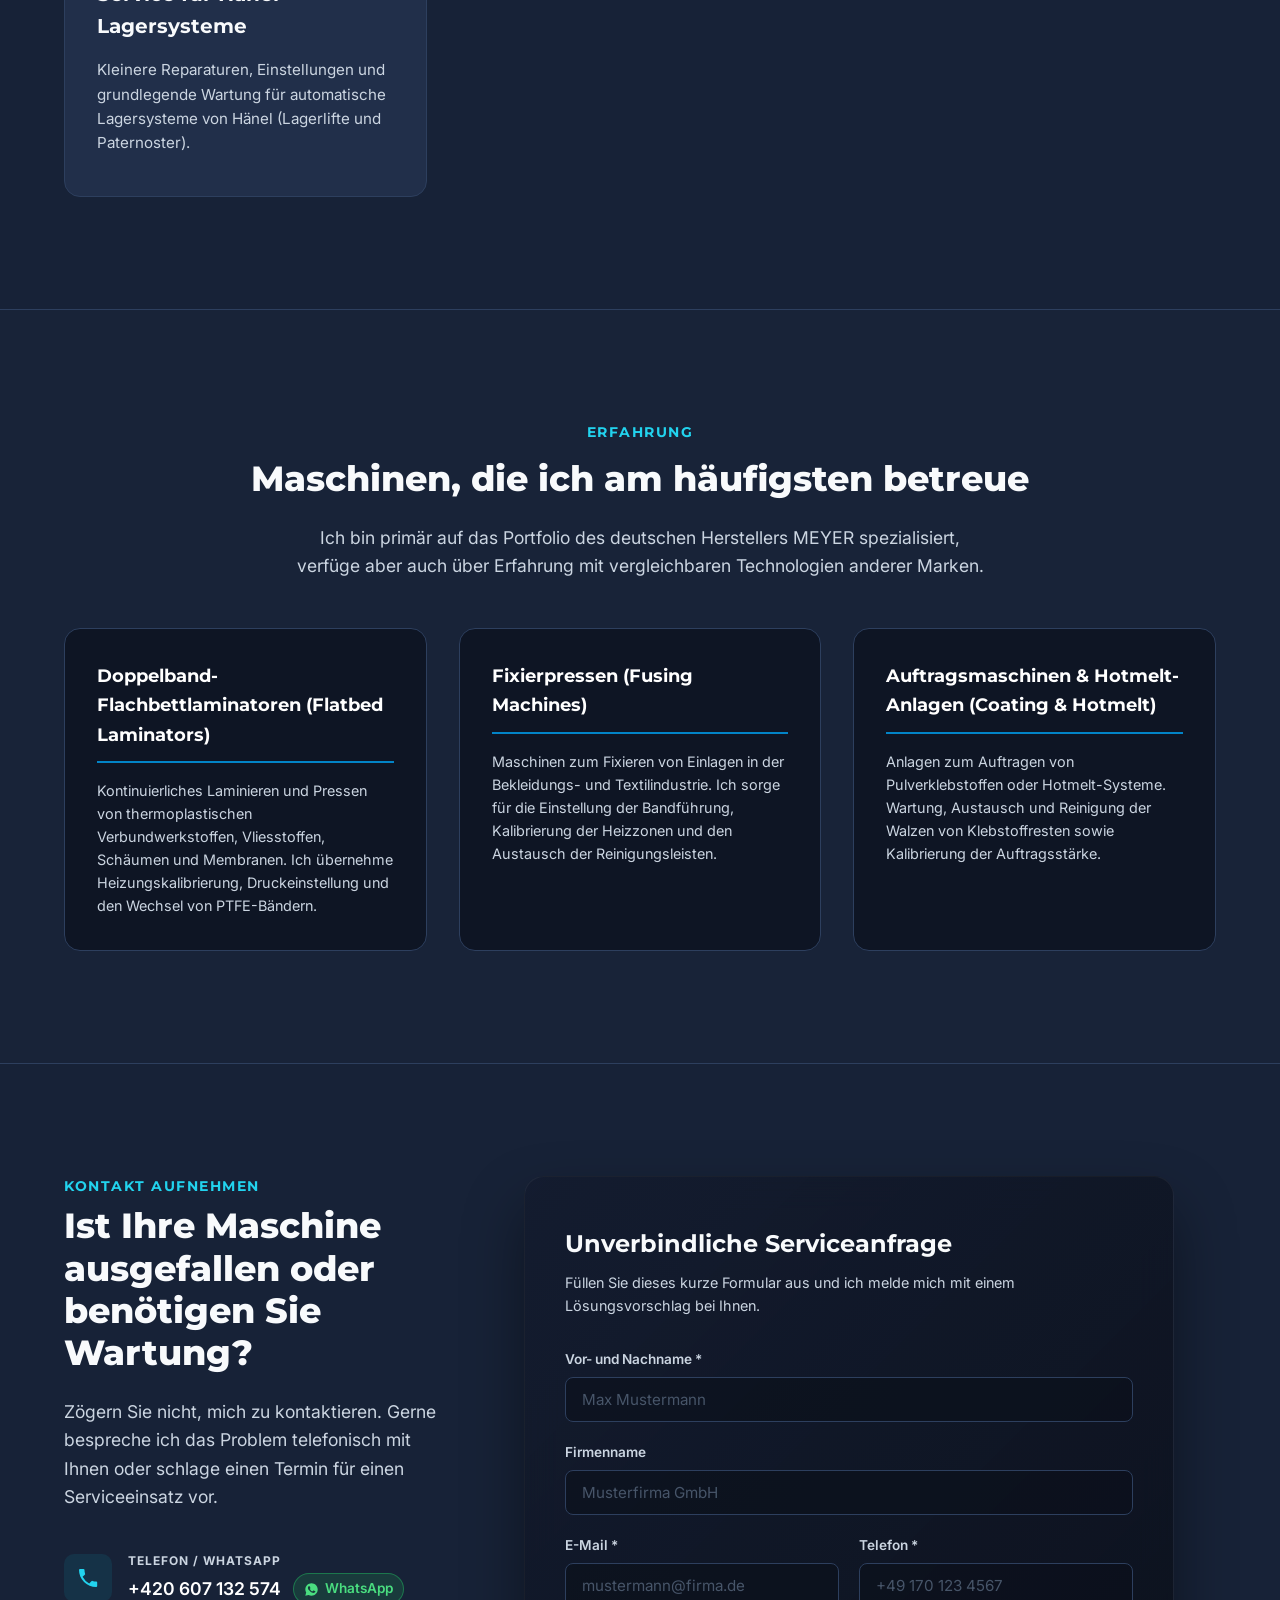
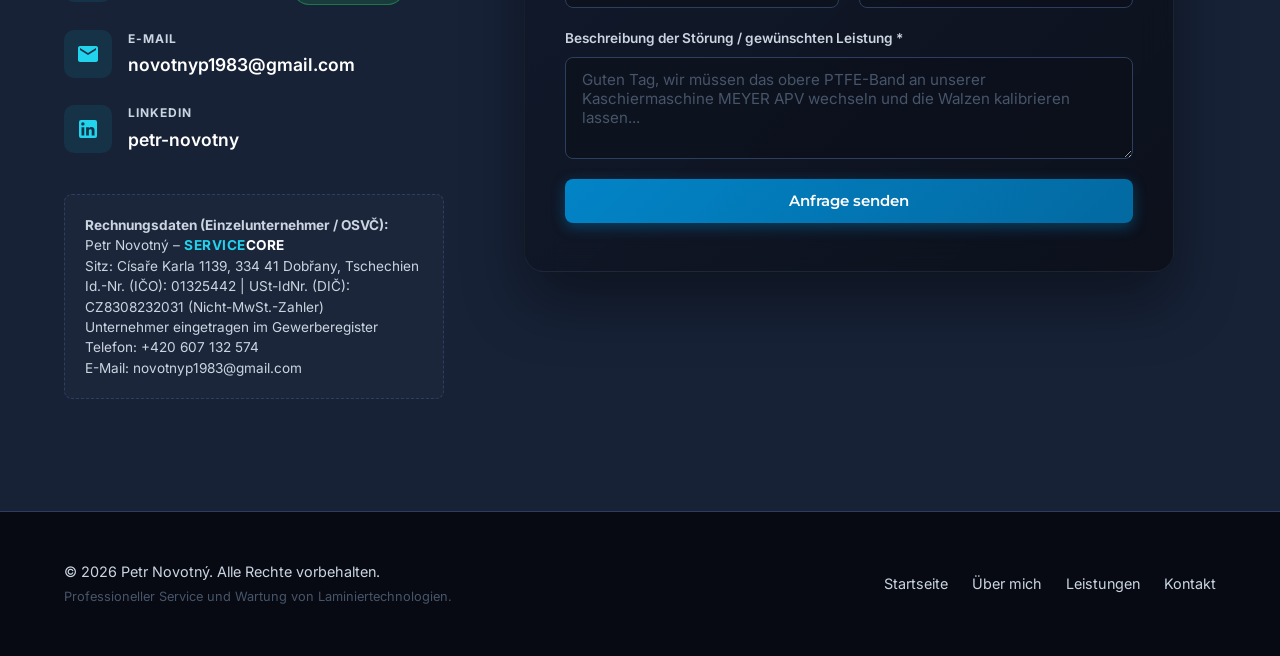
==== commit 1cfe010d: "Nastaveni domeny servicecore.cz (CNAME, SEO, sitemap, robots)" ====
--- a/index_de.html
+++ b/index_de.html
@@ -9,27 +9,27 @@
     <meta name="keywords" content="MEYER Laminiermaschinen Service, MEYER Kaschiermaschinen Reparatur, MEYER APV KRF RPS Service, Hänel Lagersysteme Reparatur, Hänel Lean-Lift Service, PTFE-Bandwechsel, Walzenkalibrierung, Petr Novotný, Servicecore">
     <meta name="robots" content="index, follow">
     <meta name="author" content="Petr Novotný">
-    <link rel="canonical" href="https://petrnovotny.stelab.cz/index_de.html">
+    <link rel="canonical" href="https://servicecore.cz/index_de.html">
     
     <!-- Hreflang Tags for SEO -->
-    <link rel="alternate" hreflang="cs" href="https://petrnovotny.stelab.cz/">
-    <link rel="alternate" hreflang="en" href="https://petrnovotny.stelab.cz/index_en.html">
-    <link rel="alternate" hreflang="de" href="https://petrnovotny.stelab.cz/index_de.html">
-    <link rel="alternate" hreflang="x-default" href="https://petrnovotny.stelab.cz/">
+    <link rel="alternate" hreflang="cs" href="https://servicecore.cz/">
+    <link rel="alternate" hreflang="en" href="https://servicecore.cz/index_en.html">
+    <link rel="alternate" hreflang="de" href="https://servicecore.cz/index_de.html">
+    <link rel="alternate" hreflang="x-default" href="https://servicecore.cz/">
 
     <!-- Open Graph / Facebook / LinkedIn -->
     <meta property="og:type" content="website">
-    <meta property="og:url" content="https://petrnovotny.stelab.cz/index_de.html">
+    <meta property="og:url" content="https://servicecore.cz/index_de.html">
     <meta property="og:title" content="Servicecore | Service für MEYER Laminiermaschinen &amp; Hänel Lagersysteme">
     <meta property="og:description" content="Unabhängiger Service, Kalibrierung und Reparatur von MEYER Laminier- und Kaschieranlagen sowie Hänel Lagersystemen in ganz Europa. 11 Jahre Erfahrung direkt bei MEYER.">
-    <meta property="og:image" content="https://petrnovotny.stelab.cz/images/hero-bg.jpg">
+    <meta property="og:image" content="https://servicecore.cz/images/hero-bg.jpg">
     
     <!-- Twitter -->
     <meta property="twitter:card" content="summary_large_image">
-    <meta property="twitter:url" content="https://petrnovotny.stelab.cz/index_de.html">
+    <meta property="twitter:url" content="https://servicecore.cz/index_de.html">
     <meta property="twitter:title" content="Servicecore | Service für MEYER Laminiermaschinen &amp; Hänel Lagersysteme">
     <meta property="twitter:description" content="Professioneller Service von MEYER Laminiermaschinen und Hänel Lagersystemen. Über 20 Jahre Erfahrung im Industrieservice.">
-    <meta property="twitter:image" content="https://petrnovotny.stelab.cz/images/hero-bg.jpg">
+    <meta property="twitter:image" content="https://servicecore.cz/images/hero-bg.jpg">
 
     <!-- Fonts -->
     <link rel="preconnect" href="https://fonts.googleapis.com">
@@ -45,9 +45,9 @@
       "@context": "https://schema.org",
       "@type": "ProfessionalService",
       "name": "Servicecore – Service für MEYER Laminiermaschinen & Hänel Lagersysteme (Petr Novotný)",
-      "image": "https://petrnovotny.stelab.cz/images/hero-bg.jpg",
-      "@id": "https://petrnovotny.stelab.cz/index_de.html#service",
-      "url": "https://petrnovotny.stelab.cz/index_de.html",
+      "image": "https://servicecore.cz/images/hero-bg.jpg",
+      "@id": "https://servicecore.cz/index_de.html#service",
+      "url": "https://servicecore.cz/index_de.html",
       "telephone": "+420 607 132 574",
       "email": "novotnyp1983@gmail.com",
       "address": {
@@ -394,7 +394,7 @@
                         <form id="contactForm" action="https://api.web3forms.com/submit" method="POST">
                             <!-- Web3Forms Access Key -->
                             <input type="hidden" name="access_key" value="d9a4da5c-e0f5-42fb-bac7-27ce6bb5f1d4">
-                            <input type="hidden" name="subject" value="Neue Serviceanfrage von petrnovotny.stelab.cz (DE)">
+                            <input type="hidden" name="subject" value="Neue Serviceanfrage von servicecore.cz (DE)">
                             <input type="checkbox" name="botcheck" class="hidden-field" style="display: none;">
 
                             <div class="form-group">
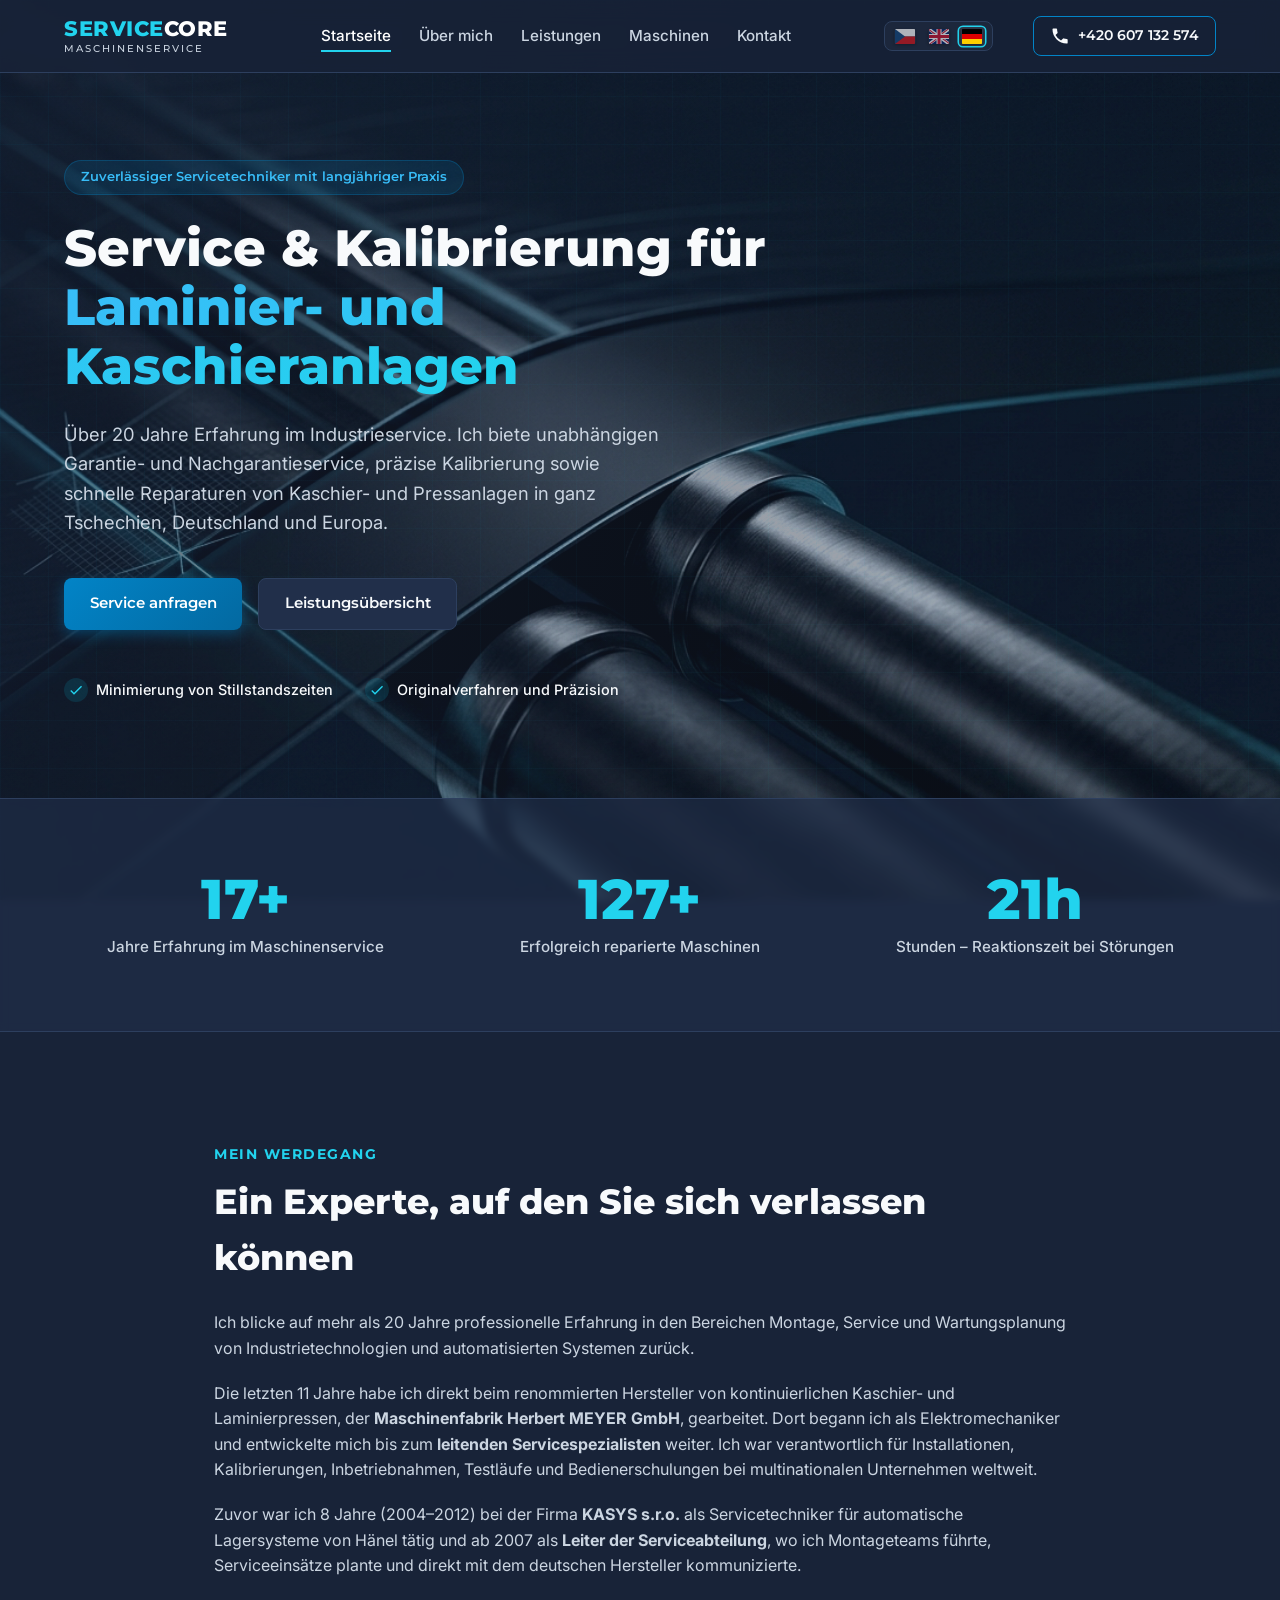
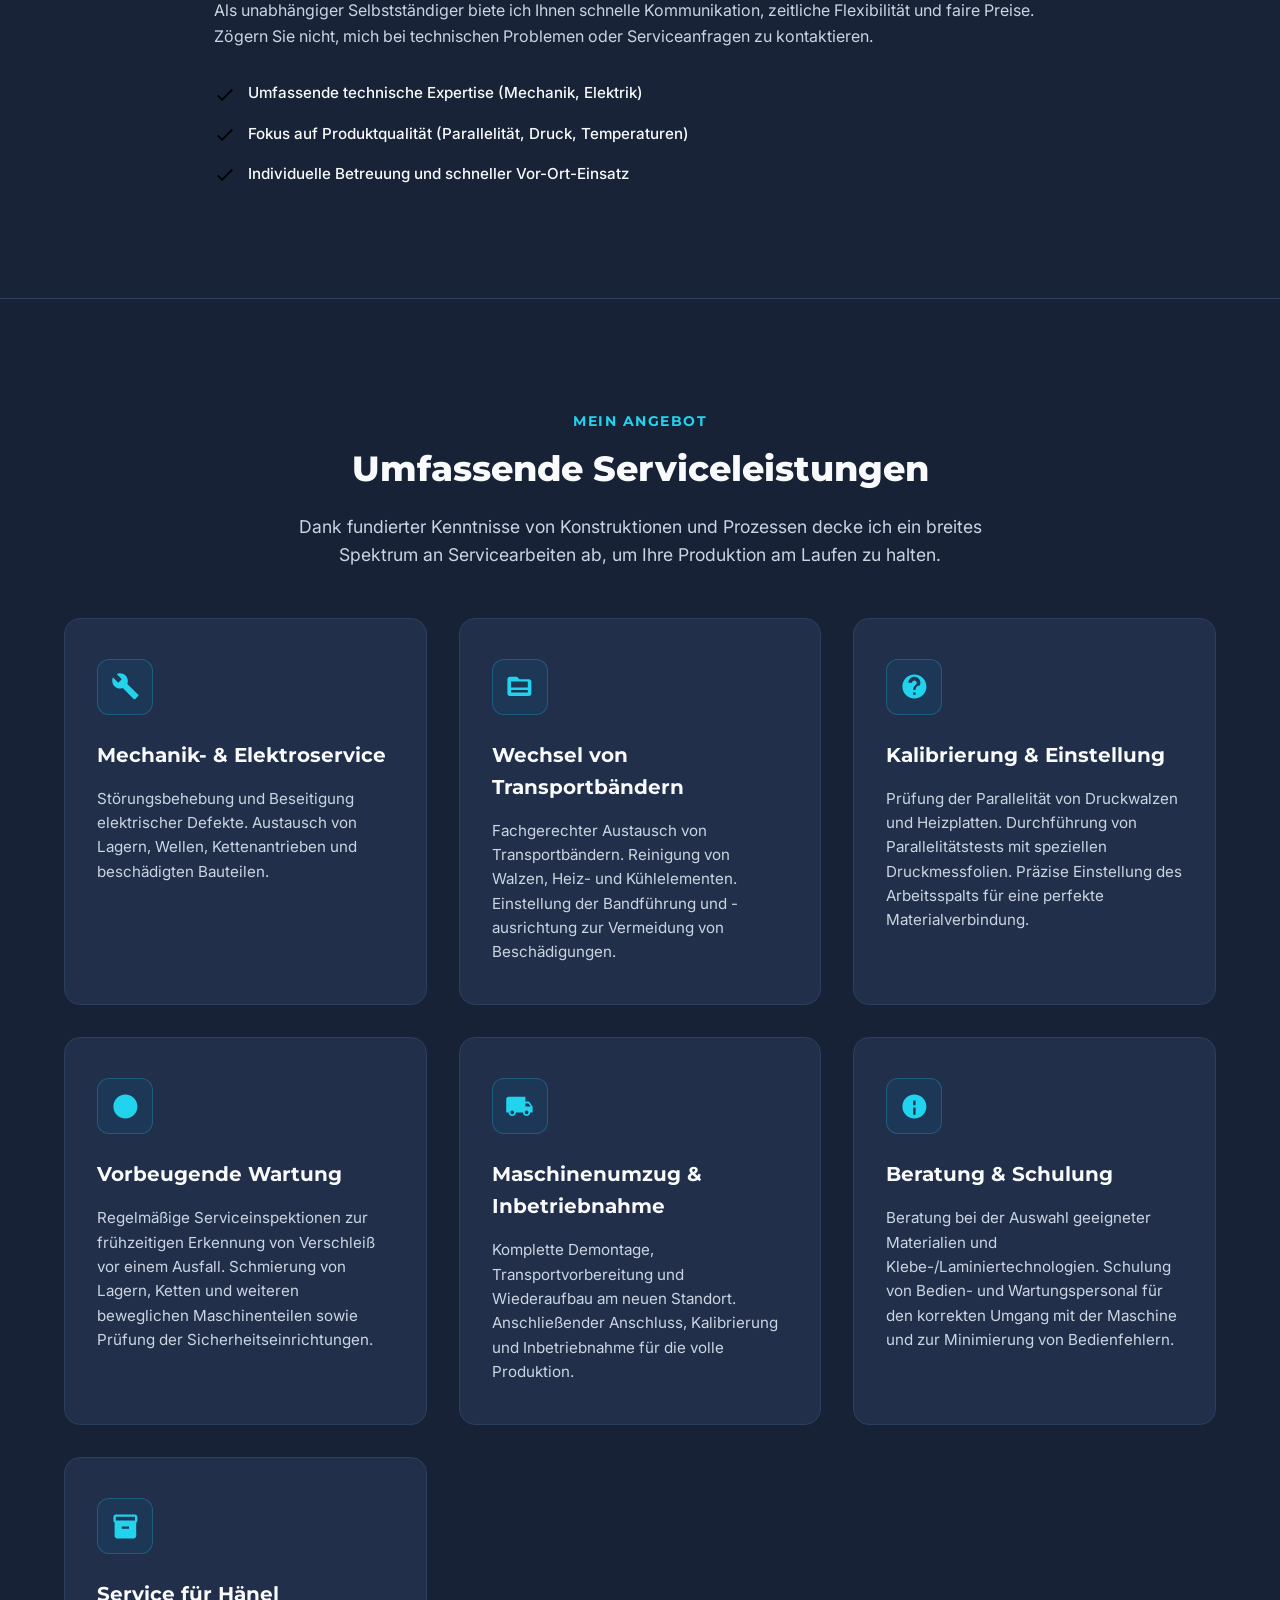
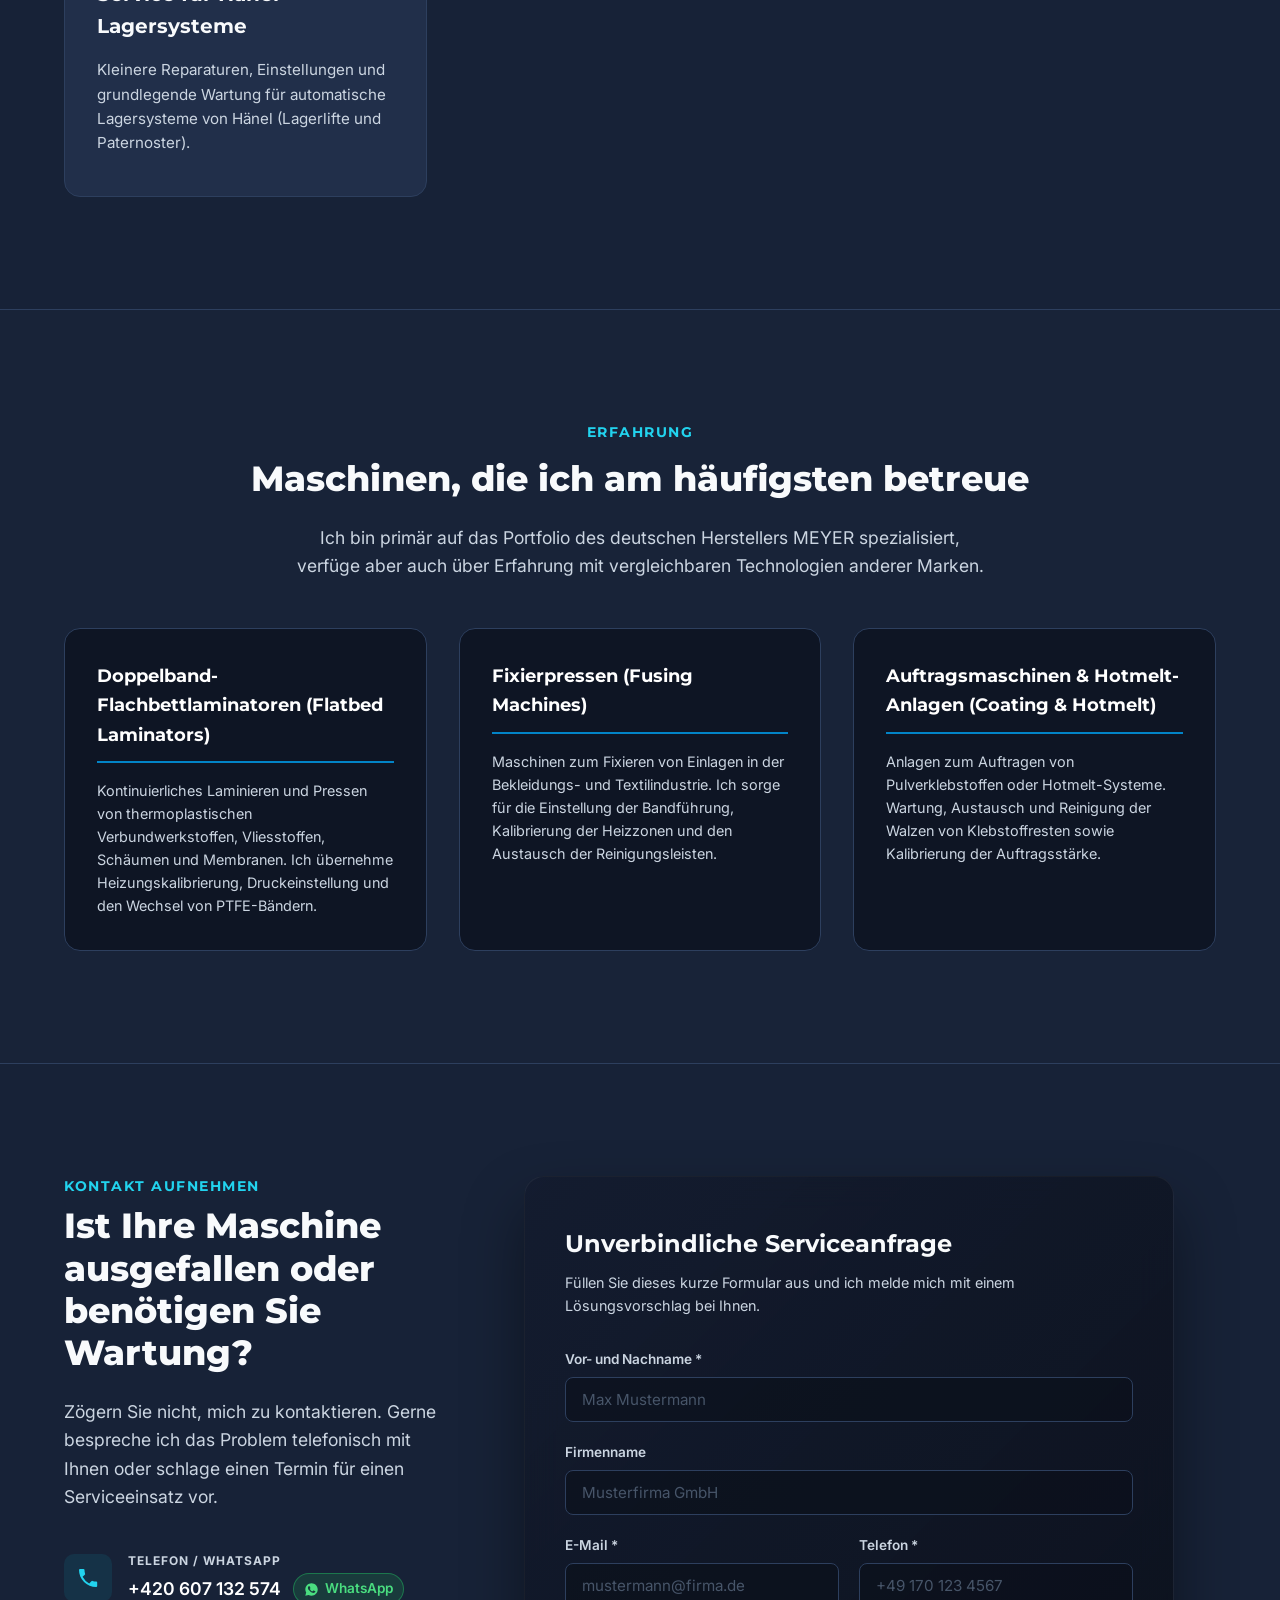
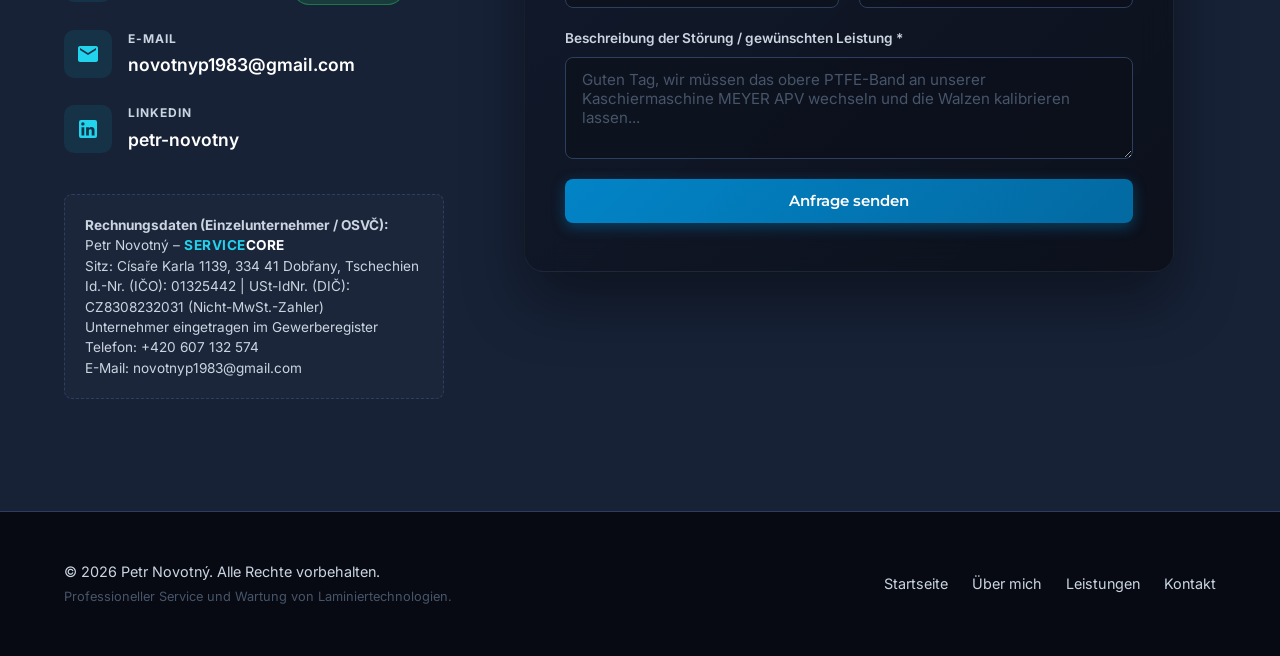
==== commit af282600: "Aktualizace Web3Forms Access Key pro novotnyp1983@gmail.com" ====
--- a/index_de.html
+++ b/index_de.html
@@ -393,7 +393,7 @@
                         <!-- Form submits to Web3Forms -->
                         <form id="contactForm" action="https://api.web3forms.com/submit" method="POST">
                             <!-- Web3Forms Access Key -->
-                            <input type="hidden" name="access_key" value="d9a4da5c-e0f5-42fb-bac7-27ce6bb5f1d4">
+                            <input type="hidden" name="access_key" value="106daf9a-60d1-457c-92e6-90f952bcc621">
                             <input type="hidden" name="subject" value="Neue Serviceanfrage von servicecore.cz (DE)">
                             <input type="checkbox" name="botcheck" class="hidden-field" style="display: none;">
 
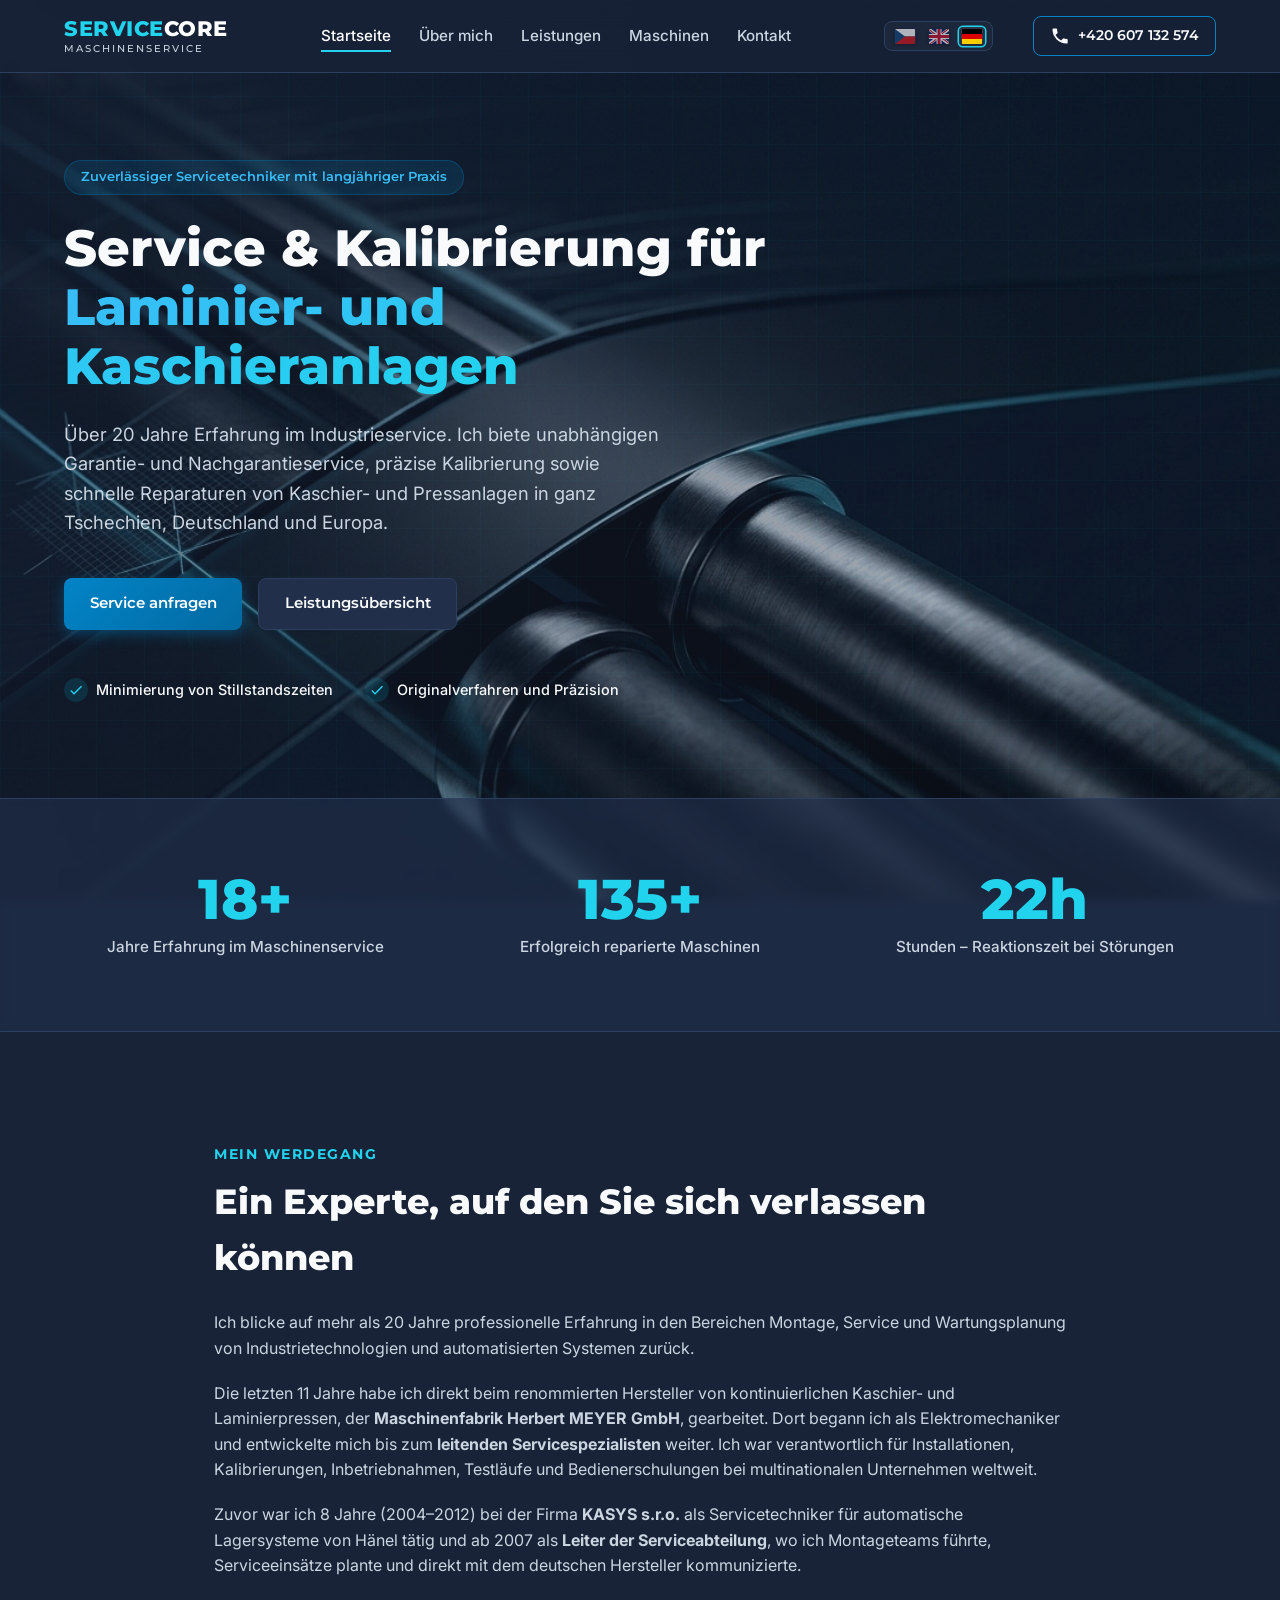
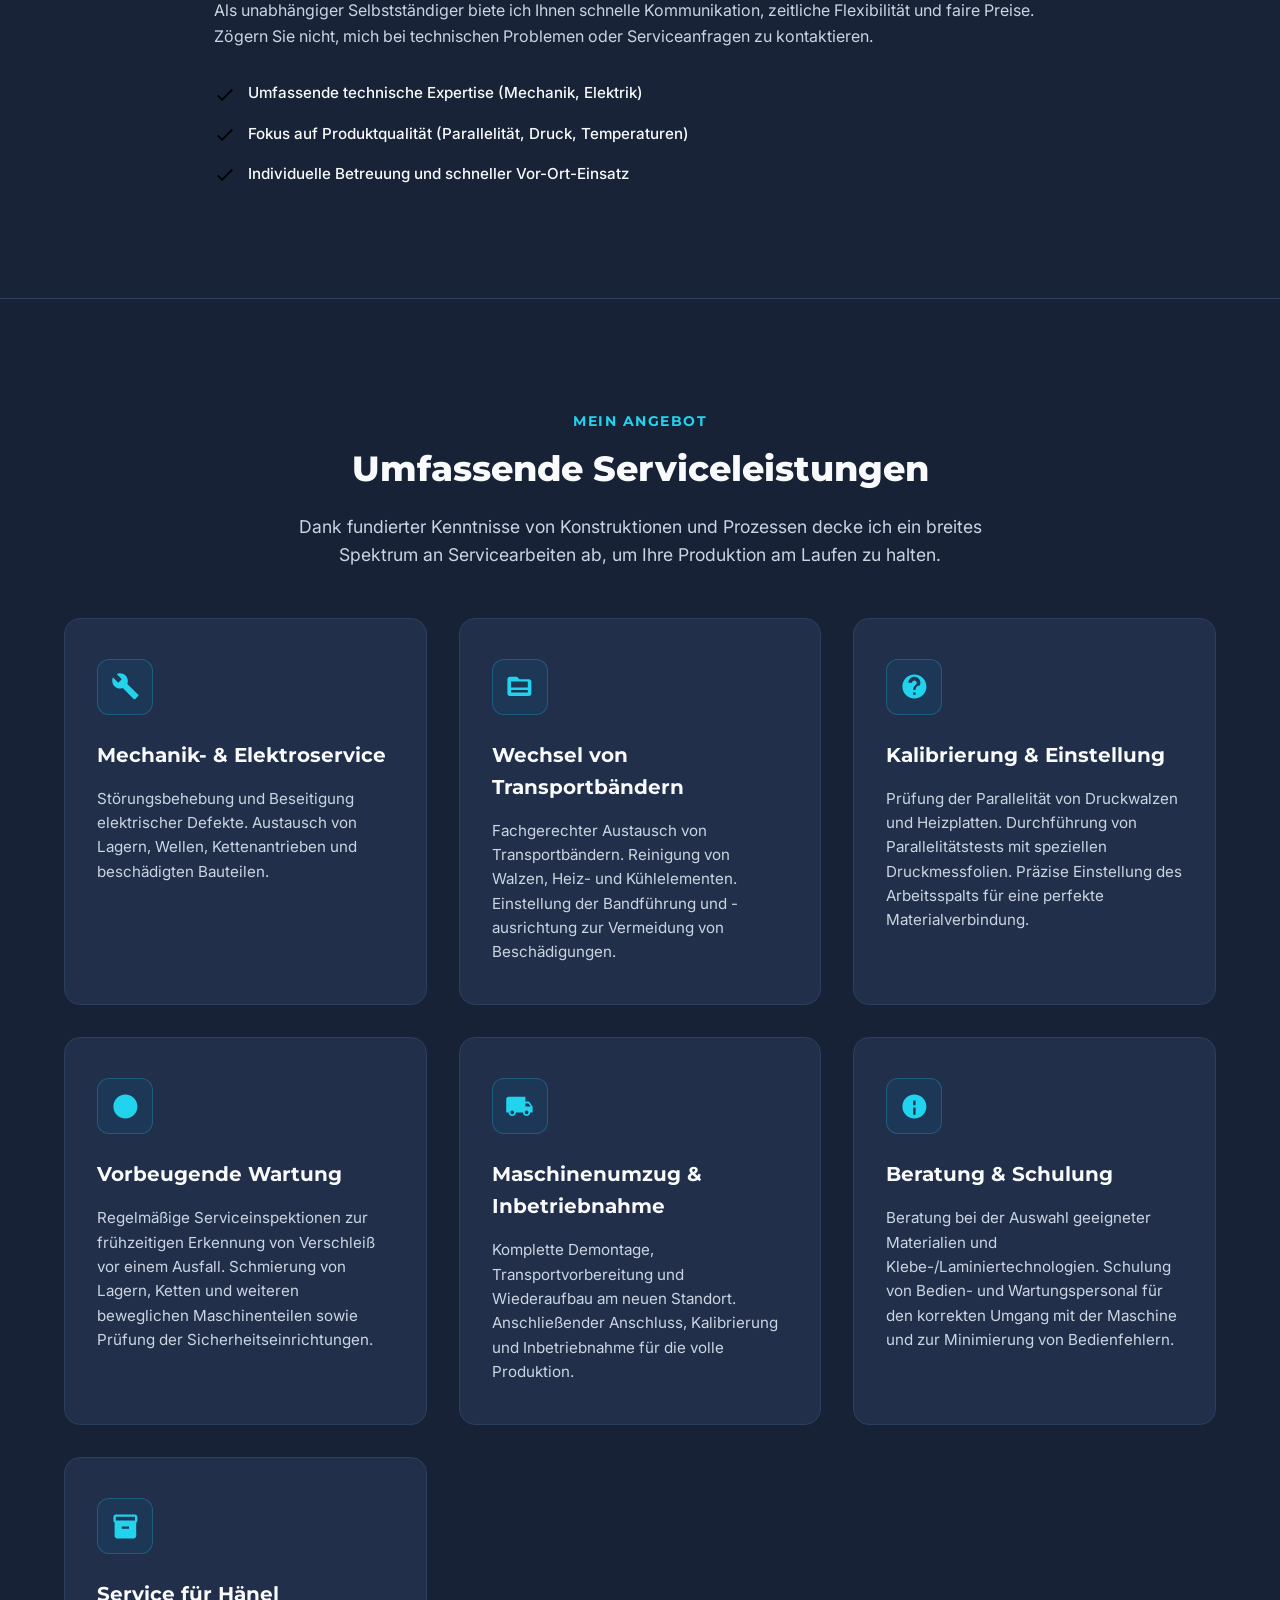
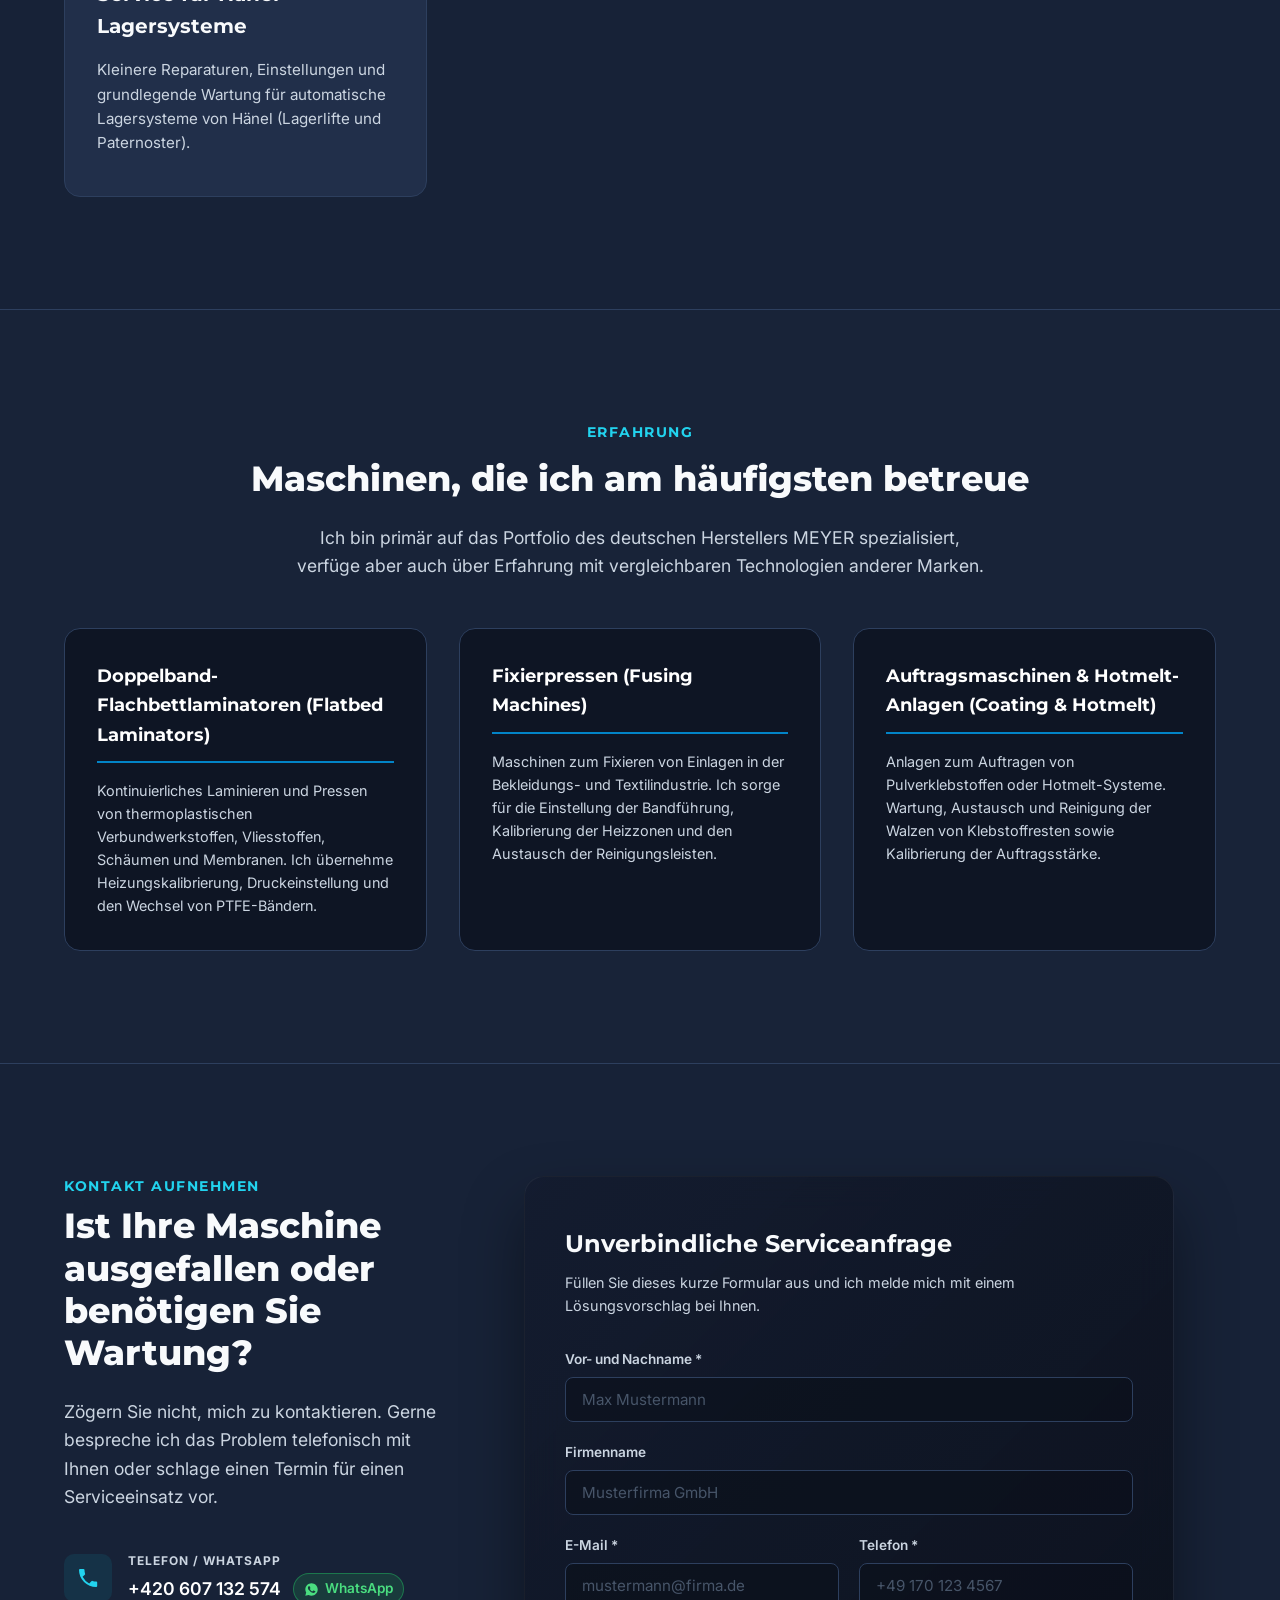
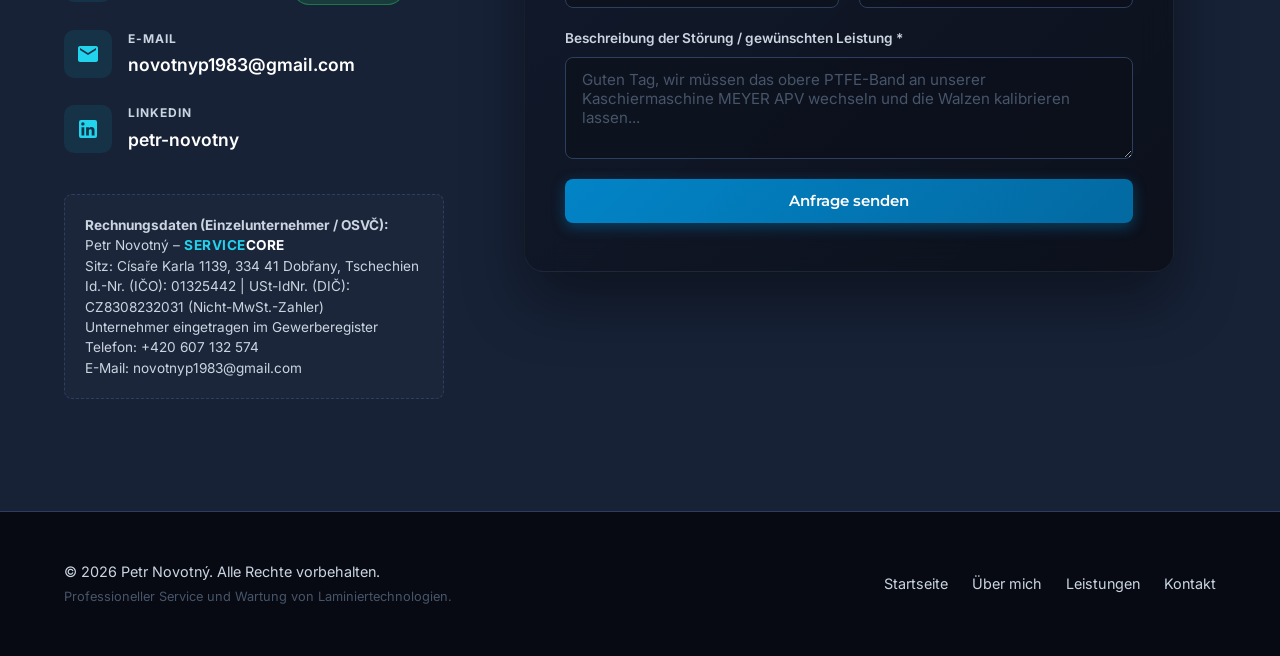
==== commit d4b13507: "Aktualizace Microsoft Clarity ID na zgkjfvxv9l" ====
--- a/index_de.html
+++ b/index_de.html
@@ -92,7 +92,7 @@
             c[a]=c[a]||function(){(c[a].q=c[a].q||[]).push(arguments)};
             t=l.createElement(r);t.async=1;t.src="https://www.clarity.ms/tag/"+i;
             y=l.getElementsByTagName(r)[0];y.parentNode.insertBefore(t,y);
-        })(window, document, "clarity", "script", "xpdzv85aie");
+        })(window, document, "clarity", "script", "zgkjfvxv9l");
     </script>
 </head>
 <body>
